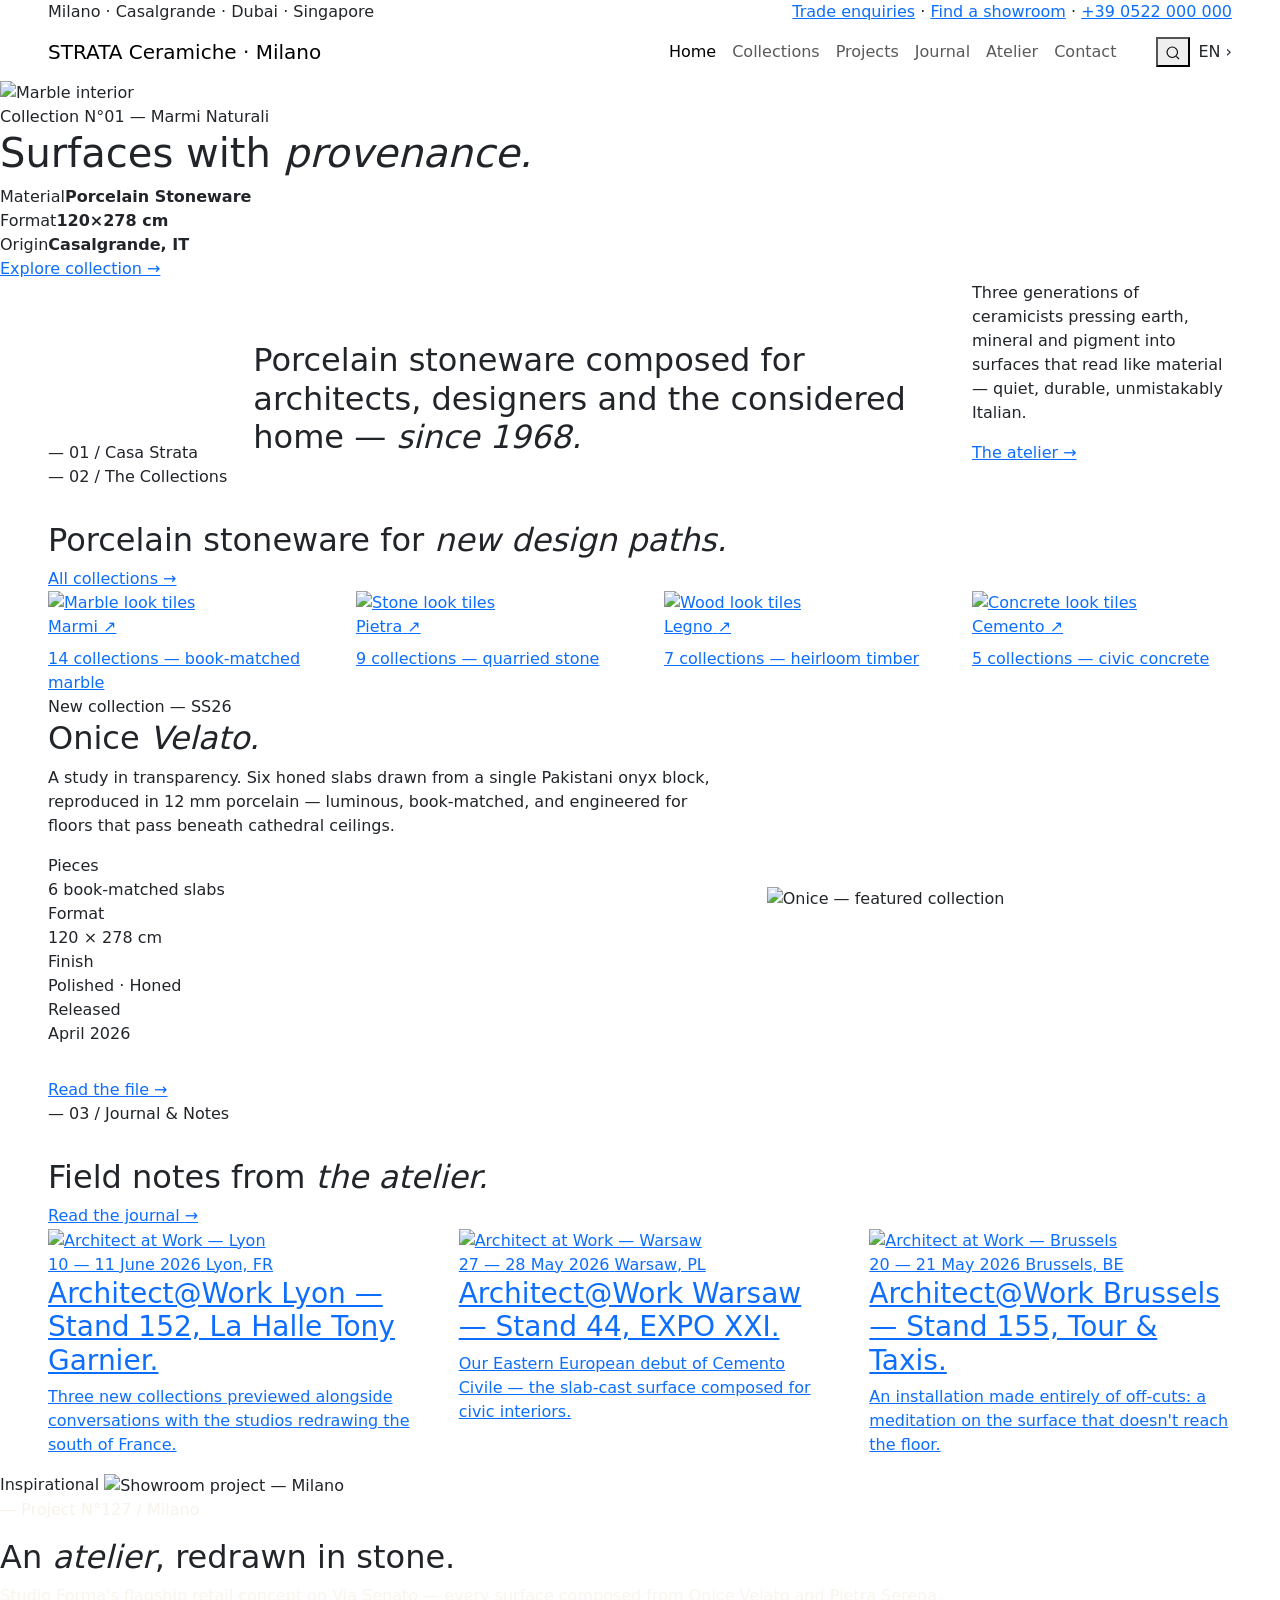
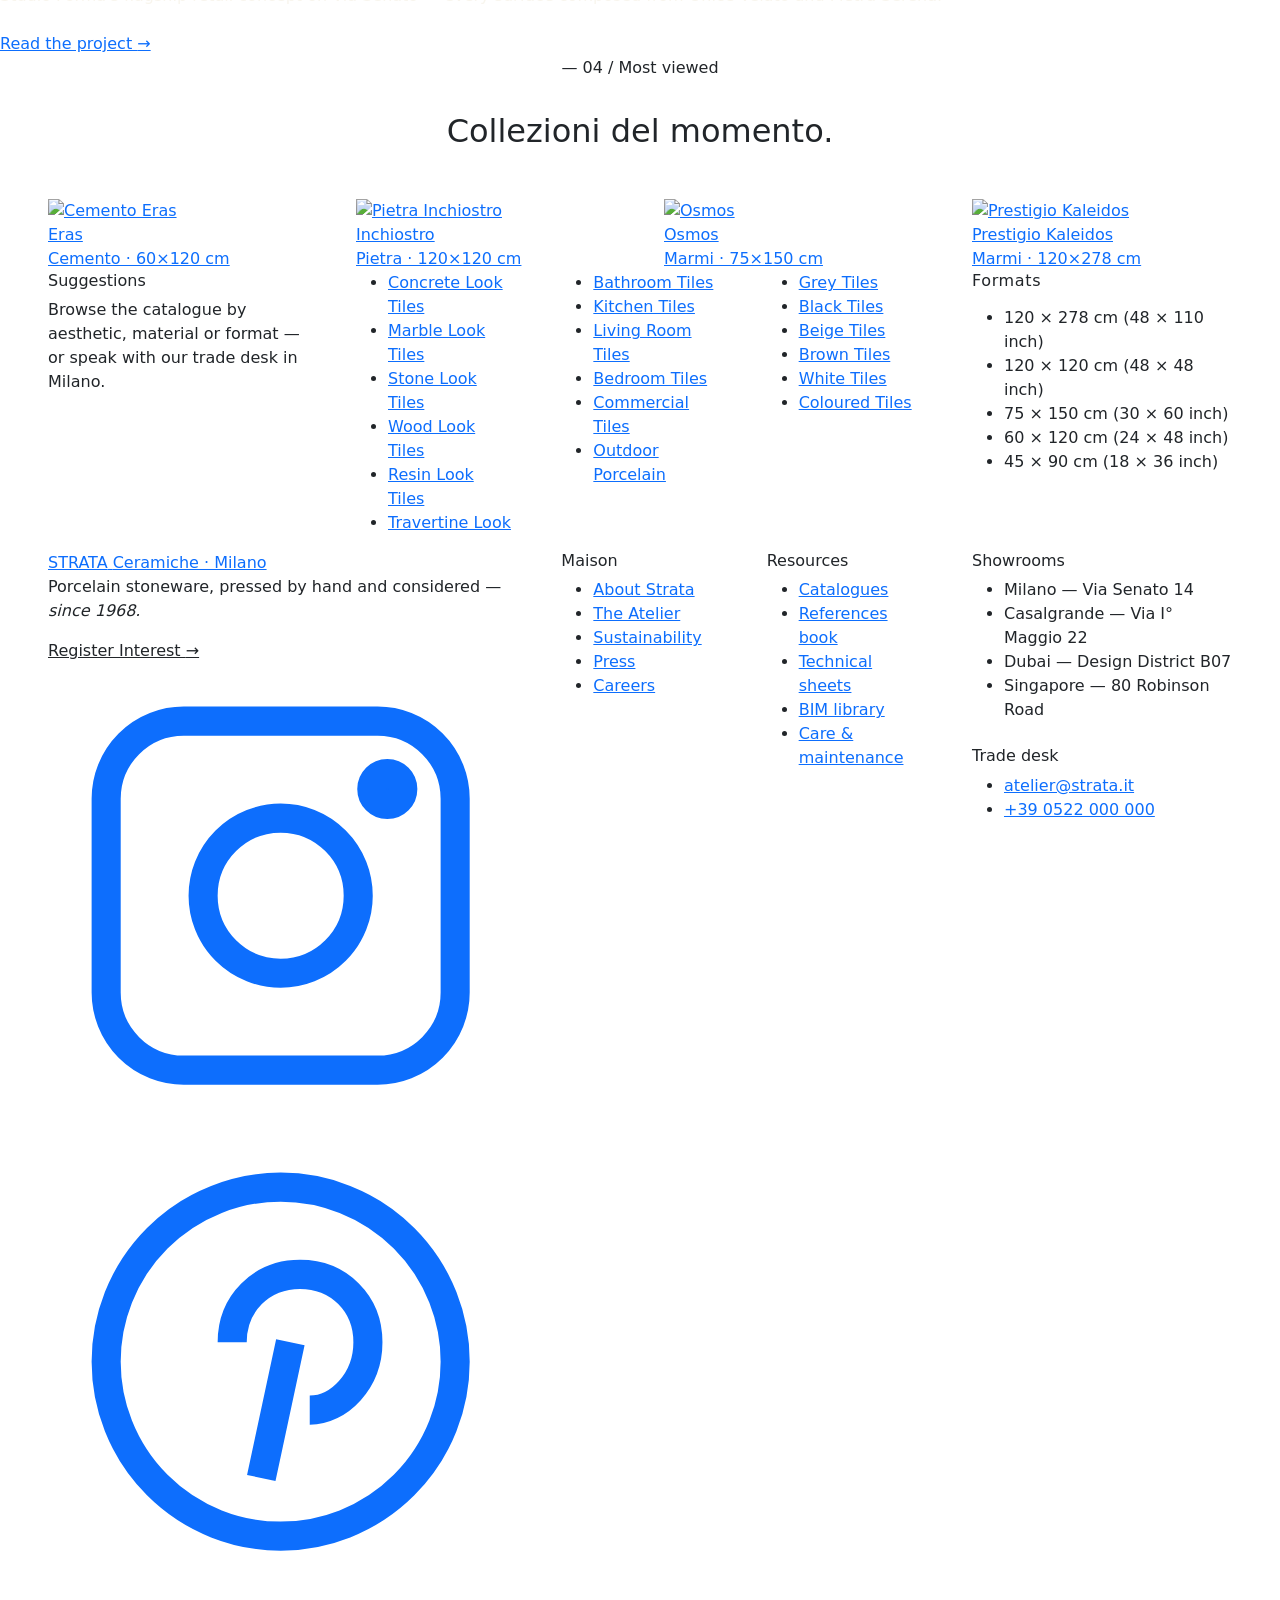
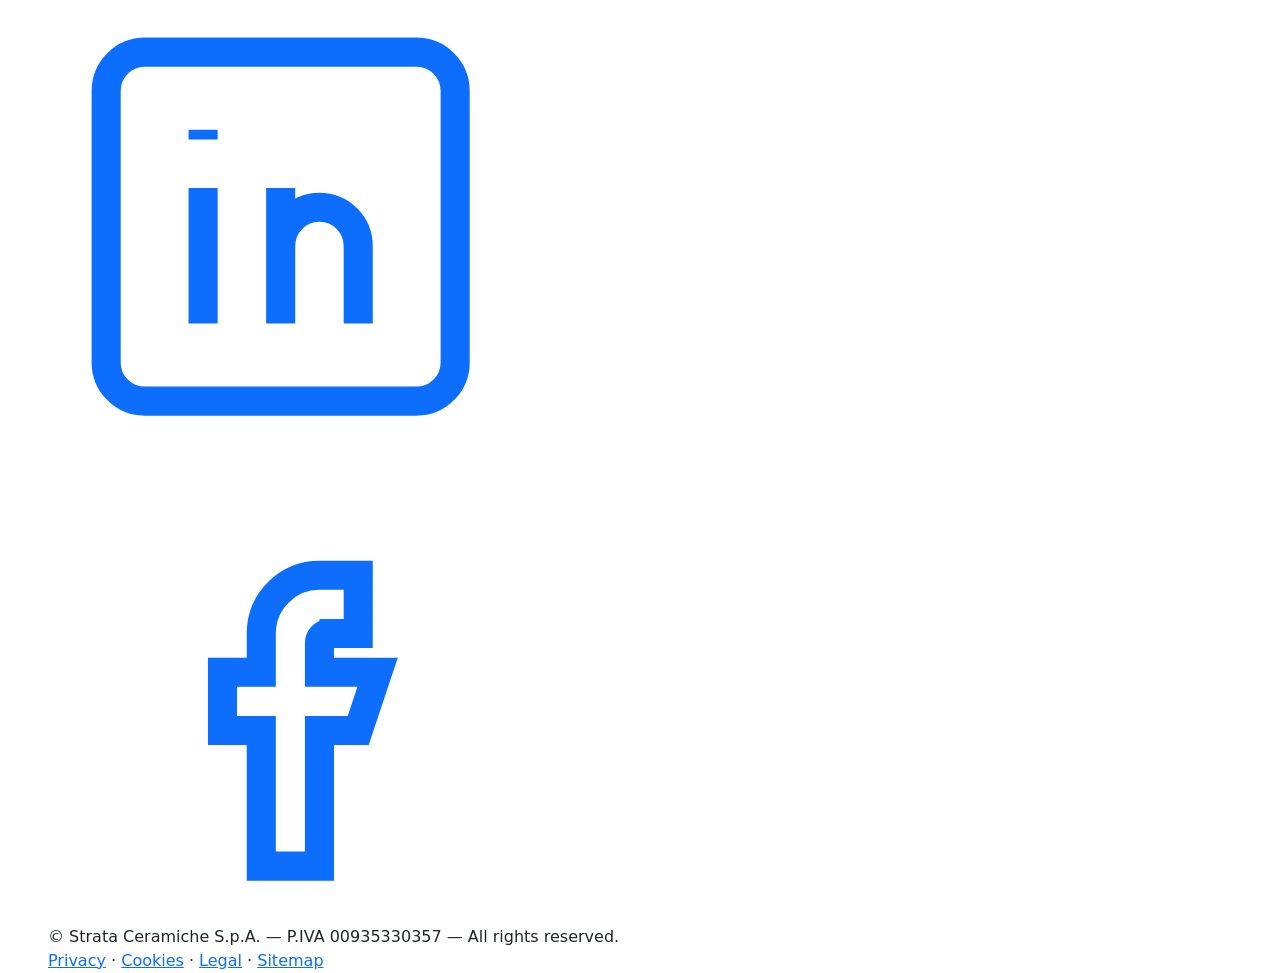
==== index.html @ 5d398a4d "initial commit" ====
<!DOCTYPE html>
<html lang="en">
<head>
    <meta charset="UTF-8">
    <meta name="viewport" content="width=device-width, initial-scale=1.0">
    <title>Strata Ceramiche — Surfaces with Provenance</title>
    <meta name="description" content="Strata Ceramiche. Italian porcelain stoneware for architecture, interior design and the considered home. Milano, 1968.">

    <!-- Bootstrap 5.3.3 -->
    <link href="https://cdn.jsdelivr.net/npm/bootstrap@5.3.3/dist/css/bootstrap.min.css" rel="stylesheet">

    <!-- Fonts: Fraunces (display) + DM Sans (body) -->
    <link rel="preconnect" href="https://fonts.googleapis.com">
    <link rel="preconnect" href="https://fonts.gstatic.com" crossorigin>
    <link href="https://fonts.googleapis.com/css2?family=Fraunces:ital,opsz,wght@0,9..144,300;0,9..144,400;1,9..144,300;1,9..144,400&family=DM+Sans:wght@400;500;600&display=swap" rel="stylesheet">

    <!-- Custom -->
    <link rel="stylesheet" href="assets/css/style.css">
</head>
<body>

<!-- ========== UTILITY BAR ========== -->
<div class="utility-bar d-none d-md-block">
    <div class="container-fluid px-4 px-lg-5">
        <div class="d-flex justify-content-between align-items-center">
            <div>
                <span>Milano · Casalgrande · Dubai · Singapore</span>
            </div>
            <div>
                <a href="register.html">Trade enquiries</a>
                <span class="sep">·</span>
                <a href="#">Find a showroom</a>
                <span class="sep">·</span>
                <a href="tel:+390522000000">+39 0522 000 000</a>
            </div>
        </div>
    </div>
</div>

<!-- ========== NAVIGATION ========== -->
<nav class="navbar navbar-strata navbar-expand-lg">
    <div class="container-fluid px-4 px-lg-5">

        <a class="brand-mark navbar-brand" href="index.html">
            <span class="brand-glyph"></span>
            <span class="brand-name">STRATA</span>
            <span class="brand-sub d-none d-sm-inline">Ceramiche · Milano</span>
        </a>

        <button class="navbar-toggler" type="button" data-bs-toggle="collapse" data-bs-target="#mainNav">
            <span class="navbar-toggler-icon"></span>
        </button>

        <div class="collapse navbar-collapse justify-content-end" id="mainNav">
            <ul class="navbar-nav align-items-lg-center">
                <li class="nav-item"><a class="nav-link active" href="index.html">Home</a></li>
                <li class="nav-item"><a class="nav-link" href="collections.html">Collections</a></li>
                <li class="nav-item"><a class="nav-link" href="#projects">Projects</a></li>
                <li class="nav-item"><a class="nav-link" href="#journal">Journal</a></li>
                <li class="nav-item"><a class="nav-link" href="#atelier">Atelier</a></li>
                <li class="nav-item"><a class="nav-link" href="register.html">Contact</a></li>

                <li class="nav-item d-flex align-items-center gap-2 ms-lg-3 ps-lg-3 border-start-lg">
                    <button class="nav-icon-btn" aria-label="Search">
                        <svg width="18" height="18" viewBox="0 0 24 24" fill="none" stroke="currentColor" stroke-width="1.5"><circle cx="11" cy="11" r="7"/><path d="m20 20-3.5-3.5"/></svg>
                    </button>
                    <span class="lang-toggle">EN ›</span>
                </li>
            </ul>
        </div>
    </div>
</nav>

<!-- ========== HERO CAROUSEL ========== -->
<section class="hero-carousel">
    <div id="heroCarousel" class="carousel slide carousel-fade" data-bs-ride="carousel" data-bs-interval="6000">

        <div class="carousel-indicators">
            <button type="button" data-bs-target="#heroCarousel" data-bs-slide-to="0" class="active" aria-current="true"></button>
            <button type="button" data-bs-target="#heroCarousel" data-bs-slide-to="1"></button>
            <button type="button" data-bs-target="#heroCarousel" data-bs-slide-to="2"></button>
        </div>

        <div class="carousel-inner">

            <!-- Slide 01 -->
            <div class="carousel-item active">
                <img src="https://images.unsplash.com/photo-1600210491892-03d54c0aaf87?auto=format&fit=crop&w=2000&q=80" alt="Marble interior" class="hero-img">
                <div class="hero-overlay"></div>
                <div class="hero-content">
                    <span class="eyebrow">Collection N°01 — Marmi Naturali</span>
                    <h1 class="h-display">Surfaces with <em>provenance.</em></h1>
                    <div class="hero-meta">
                        <div class="hero-meta-item">
                            Material<strong>Porcelain Stoneware</strong>
                        </div>
                        <div class="hero-meta-item">
                            Format<strong>120×278 cm</strong>
                        </div>
                        <div class="hero-meta-item">
                            Origin<strong>Casalgrande, IT</strong>
                        </div>
                        <a href="collections.html" class="link-arrow link-arrow--light ms-lg-auto">Explore collection <span class="arrow">→</span></a>
                    </div>
                </div>
            </div>

            <!-- Slide 02 -->
            <div class="carousel-item">
                <img src="https://images.unsplash.com/photo-1615873968403-89e068629265?auto=format&fit=crop&w=2000&q=80" alt="Stone bathroom" class="hero-img">
                <div class="hero-overlay"></div>
                <div class="hero-content">
                    <span class="eyebrow">Collection N°02 — Pietra Serena</span>
                    <h1 class="h-display">The <em>stillness</em> of stone.</h1>
                    <div class="hero-meta">
                        <div class="hero-meta-item">
                            Material<strong>Stone Look</strong>
                        </div>
                        <div class="hero-meta-item">
                            Format<strong>75×150 cm</strong>
                        </div>
                        <div class="hero-meta-item">
                            Origin<strong>Casalgrande, IT</strong>
                        </div>
                        <a href="collections.html" class="link-arrow link-arrow--light ms-lg-auto">Explore collection <span class="arrow">→</span></a>
                    </div>
                </div>
            </div>

            <!-- Slide 03 -->
            <div class="carousel-item">
                <img src="https://images.unsplash.com/photo-1600566753086-00f18fe6ba68?auto=format&fit=crop&w=2000&q=80" alt="Concrete interior" class="hero-img">
                <div class="hero-overlay"></div>
                <div class="hero-content">
                    <span class="eyebrow">Collection N°03 — Cemento Civile</span>
                    <h1 class="h-display">A <em>quiet</em> architecture.</h1>
                    <div class="hero-meta">
                        <div class="hero-meta-item">
                            Material<strong>Concrete Look</strong>
                        </div>
                        <div class="hero-meta-item">
                            Format<strong>60×120 cm</strong>
                        </div>
                        <div class="hero-meta-item">
                            Origin<strong>Casalgrande, IT</strong>
                        </div>
                        <a href="collections.html" class="link-arrow link-arrow--light ms-lg-auto">Explore collection <span class="arrow">→</span></a>
                    </div>
                </div>
            </div>

        </div>

        <button class="carousel-control-prev" type="button" data-bs-target="#heroCarousel" data-bs-slide="prev">
            <span class="carousel-control-prev-icon"></span>
        </button>
        <button class="carousel-control-next" type="button" data-bs-target="#heroCarousel" data-bs-slide="next">
            <span class="carousel-control-next-icon"></span>
        </button>
    </div>
</section>

<!-- ========== INTRO STATEMENT ========== -->
<section class="section">
    <div class="container-fluid px-4 px-lg-5">
        <div class="row g-5 align-items-end reveal">
            <div class="col-lg-2 d-none d-lg-block">
                <span class="meta-num">— 01 / Casa Strata</span>
            </div>
            <div class="col-lg-7">
                <h2 class="h-section">
                    Porcelain stoneware composed for architects, designers and the considered home — <em>since 1968.</em>
                </h2>
            </div>
            <div class="col-lg-3">
                <p class="lead-prose mb-3">
                    Three generations of ceramicists pressing earth, mineral and pigment into surfaces that read like material — quiet, durable, unmistakably Italian.
                </p>
                <a href="#atelier" class="link-arrow">The atelier <span class="arrow">→</span></a>
            </div>
        </div>
    </div>
</section>

<!-- ========== CATEGORY GRID (4-UP) ========== -->
<section class="section section-tight">
    <div class="container-fluid px-4 px-lg-5">

        <div class="section-head reveal">
            <div class="head-left">
                <span class="eyebrow mb-3 d-inline-flex">— 02 / The Collections</span>
                <h2 class="h-section mt-3">Porcelain stoneware for <em>new design paths.</em></h2>
            </div>
            <a href="collections.html" class="link-arrow">All collections <span class="arrow">→</span></a>
        </div>

        <div class="row g-4 g-lg-5">

            <div class="col-6 col-lg-3 reveal">
                <a href="collections.html" class="cat-card">
                    <div class="cat-thumb">
                        <img src="https://images.unsplash.com/photo-1604578762246-41134e37f9cc?auto=format&fit=crop&w=900&q=80" alt="Marble look tiles">
                    </div>
                    <div class="cat-meta">
                        <span class="cat-name">Marmi</span>
                        <span class="cat-arrow">↗</span>
                    </div>
                    <p class="size-list mt-2 mb-0">14 collections — book-matched marble</p>
                </a>
            </div>

            <div class="col-6 col-lg-3 reveal">
                <a href="collections.html" class="cat-card">
                    <div class="cat-thumb">
                        <img src="https://images.unsplash.com/photo-1604147706283-d7119b5b822c?auto=format&fit=crop&w=900&q=80" alt="Stone look tiles">
                    </div>
                    <div class="cat-meta">
                        <span class="cat-name">Pietra</span>
                        <span class="cat-arrow">↗</span>
                    </div>
                    <p class="size-list mt-2 mb-0">9 collections — quarried stone</p>
                </a>
            </div>

            <div class="col-6 col-lg-3 reveal">
                <a href="collections.html" class="cat-card">
                    <div class="cat-thumb">
                        <img src="https://images.unsplash.com/photo-1565538810643-b5bdb714032a?auto=format&fit=crop&w=900&q=80" alt="Wood look tiles">
                    </div>
                    <div class="cat-meta">
                        <span class="cat-name">Legno</span>
                        <span class="cat-arrow">↗</span>
                    </div>
                    <p class="size-list mt-2 mb-0">7 collections — heirloom timber</p>
                </a>
            </div>

            <div class="col-6 col-lg-3 reveal">
                <a href="collections.html" class="cat-card">
                    <div class="cat-thumb">
                        <img src="https://images.unsplash.com/photo-1604147495798-57beb5d6af73?auto=format&fit=crop&w=900&q=80" alt="Concrete look tiles">
                    </div>
                    <div class="cat-meta">
                        <span class="cat-name">Cemento</span>
                        <span class="cat-arrow">↗</span>
                    </div>
                    <p class="size-list mt-2 mb-0">5 collections — civic concrete</p>
                </a>
            </div>

        </div>
    </div>
</section>

<!-- ========== SPOTLIGHT — FEATURED COLLECTION ========== -->
<section class="spotlight">
    <div class="container-fluid px-4 px-lg-5">

        <div class="row g-5 align-items-center">

            <div class="col-lg-5 order-lg-2 reveal">
                <div class="spotlight-img">
                    <img src="https://images.unsplash.com/photo-1615874959474-d609969a20ed?auto=format&fit=crop&w=1200&q=80" alt="Onice — featured collection">
                </div>
            </div>

            <div class="col-lg-7 order-lg-1 reveal">
                <span class="spotlight-label">New collection — SS26</span>
                <h2 class="h-display">Onice <em>Velato.</em></h2>
                <p class="spotlight-prose">
                    A study in transparency. Six honed slabs drawn from a single Pakistani onyx block, reproduced in 12 mm porcelain — luminous, book-matched, and engineered for floors that pass beneath cathedral ceilings.
                </p>

                <div class="spotlight-meta">
                    <div>
                        <div class="label">Pieces</div>
                        <span>6 book-matched slabs</span>
                    </div>
                    <div>
                        <div class="label">Format</div>
                        <span>120 × 278 cm</span>
                    </div>
                    <div>
                        <div class="label">Finish</div>
                        <span>Polished · Honed</span>
                    </div>
                    <div>
                        <div class="label">Released</div>
                        <span>April 2026</span>
                    </div>
                </div>

                <div class="mt-4 pt-2">
                    <a href="collections.html" class="link-arrow link-arrow--light">Read the file <span class="arrow">→</span></a>
                </div>
            </div>

        </div>
    </div>
</section>

<!-- ========== JOURNAL ========== -->
<section class="section" id="journal">
    <div class="container-fluid px-4 px-lg-5">

        <div class="section-head reveal">
            <div class="head-left">
                <span class="eyebrow mb-3 d-inline-flex">— 03 / Journal & Notes</span>
                <h2 class="h-section mt-3">Field notes from <em>the atelier.</em></h2>
            </div>
            <a href="#" class="link-arrow">Read the journal <span class="arrow">→</span></a>
        </div>

        <div class="row g-4 g-lg-5">

            <div class="col-md-4 reveal">
                <a href="#" class="journal-card">
                    <div class="j-thumb">
                        <img src="https://images.unsplash.com/photo-1600607687939-ce8a6c25118c?auto=format&fit=crop&w=1000&q=80" alt="Architect at Work — Lyon">
                    </div>
                    <div class="j-meta">
                        <span>10 — 11 June 2026</span>
                        <span>Lyon, FR</span>
                    </div>
                    <h3 class="j-title">Architect@Work Lyon — Stand 152, La Halle Tony Garnier.</h3>
                    <p class="j-excerpt">Three new collections previewed alongside conversations with the studios redrawing the south of France.</p>
                </a>
            </div>

            <div class="col-md-4 reveal">
                <a href="#" class="journal-card">
                    <div class="j-thumb">
                        <img src="https://images.unsplash.com/photo-1582268611958-ebfd161ef9cf?auto=format&fit=crop&w=1000&q=80" alt="Architect at Work — Warsaw">
                    </div>
                    <div class="j-meta">
                        <span>27 — 28 May 2026</span>
                        <span>Warsaw, PL</span>
                    </div>
                    <h3 class="j-title">Architect@Work Warsaw — Stand 44, EXPO XXI.</h3>
                    <p class="j-excerpt">Our Eastern European debut of Cemento Civile — the slab-cast surface composed for civic interiors.</p>
                </a>
            </div>

            <div class="col-md-4 reveal">
                <a href="#" class="journal-card">
                    <div class="j-thumb">
                        <img src="https://images.unsplash.com/photo-1600585154340-be6161a56a0c?auto=format&fit=crop&w=1000&q=80" alt="Architect at Work — Brussels">
                    </div>
                    <div class="j-meta">
                        <span>20 — 21 May 2026</span>
                        <span>Brussels, BE</span>
                    </div>
                    <h3 class="j-title">Architect@Work Brussels — Stand 155, Tour &amp; Taxis.</h3>
                    <p class="j-excerpt">An installation made entirely of off-cuts: a meditation on the surface that doesn't reach the floor.</p>
                </a>
            </div>

        </div>
    </div>
</section>

<!-- ========== INSPIRATIONAL FULL-BLEED ========== -->
<section class="inspire reveal" id="projects">
    <span class="inspire-tag">Inspirational</span>
    <img src="https://images.unsplash.com/photo-1600210492493-0946911123ea?auto=format&fit=crop&w=2200&q=80" alt="Showroom project — Milano" class="inspire-img">
    <div class="inspire-overlay"></div>
    <div class="inspire-content">
        <span class="eyebrow" style="color:#F7F3EA">— Project N°127 / Milano</span>
        <h2 class="h-display mt-3">An <em>atelier</em>, redrawn in stone.</h2>
        <p class="lead-prose mb-4" style="color:rgba(247,243,234,0.85)">Studio Forma's flagship retail concept on Via Senato — every surface composed from Onice Velato and Pietra Serena.</p>
        <a href="#" class="link-arrow link-arrow--light">Read the project <span class="arrow">→</span></a>
    </div>
</section>

<!-- ========== MOST-VIEWED COLLECTIONS ========== -->
<section class="section">
    <div class="container-fluid px-4 px-lg-5">

        <div class="text-center reveal mb-5">
            <span class="eyebrow no-line mb-3 d-inline-flex">— 04 / Most viewed</span>
            <h2 class="h-section mt-3">Collezioni del momento.</h2>
        </div>

        <div class="row g-4 g-lg-5">

            <div class="col-6 col-md-3 reveal">
                <a href="collections.html" class="tile-card">
                    <div class="tile-thumb">
                        <img src="https://images.unsplash.com/photo-1604147495798-57beb5d6af73?auto=format&fit=crop&w=700&q=80" alt="Cemento Eras">
                    </div>
                    <div class="tile-name">Eras</div>
                    <div class="tile-sub">Cemento · 60×120 cm</div>
                </a>
            </div>

            <div class="col-6 col-md-3 reveal">
                <a href="collections.html" class="tile-card">
                    <div class="tile-thumb">
                        <img src="https://images.unsplash.com/photo-1604147706283-d7119b5b822c?auto=format&fit=crop&w=700&q=80" alt="Pietra Inchiostro">
                    </div>
                    <div class="tile-name">Inchiostro</div>
                    <div class="tile-sub">Pietra · 120×120 cm</div>
                </a>
            </div>

            <div class="col-6 col-md-3 reveal">
                <a href="collections.html" class="tile-card">
                    <div class="tile-thumb">
                        <img src="https://images.unsplash.com/photo-1615874959474-d609969a20ed?auto=format&fit=crop&w=700&q=80" alt="Osmos">
                    </div>
                    <div class="tile-name">Osmos</div>
                    <div class="tile-sub">Marmi · 75×150 cm</div>
                </a>
            </div>

            <div class="col-6 col-md-3 reveal">
                <a href="collections.html" class="tile-card">
                    <div class="tile-thumb">
                        <img src="https://images.unsplash.com/photo-1604578762246-41134e37f9cc?auto=format&fit=crop&w=700&q=80" alt="Prestigio Kaleidos">
                    </div>
                    <div class="tile-name">Prestigio Kaleidos</div>
                    <div class="tile-sub">Marmi · 120×278 cm</div>
                </a>
            </div>

        </div>
    </div>
</section>

<!-- ========== SUGGESTIONS LINK DIRECTORY ========== -->
<section class="suggestions" id="atelier">
    <div class="container-fluid px-4 px-lg-5">

        <div class="row g-4 g-lg-5">
            <div class="col-lg-3">
                <h6>Suggestions</h6>
                <p class="lead-prose mb-0">Browse the catalogue by aesthetic, material or format — or speak with our trade desk in Milano.</p>
            </div>

            <div class="col-6 col-md-3 col-lg-2">
                <ul>
                    <li><a href="collections.html">Concrete Look Tiles</a></li>
                    <li><a href="collections.html">Marble Look Tiles</a></li>
                    <li><a href="collections.html">Stone Look Tiles</a></li>
                    <li><a href="collections.html">Wood Look Tiles</a></li>
                    <li><a href="collections.html">Resin Look Tiles</a></li>
                    <li><a href="collections.html">Travertine Look</a></li>
                </ul>
            </div>

            <div class="col-6 col-md-3 col-lg-2">
                <ul>
                    <li><a href="collections.html">Bathroom Tiles</a></li>
                    <li><a href="collections.html">Kitchen Tiles</a></li>
                    <li><a href="collections.html">Living Room Tiles</a></li>
                    <li><a href="collections.html">Bedroom Tiles</a></li>
                    <li><a href="collections.html">Commercial Tiles</a></li>
                    <li><a href="collections.html">Outdoor Porcelain</a></li>
                </ul>
            </div>

            <div class="col-6 col-md-3 col-lg-2">
                <ul>
                    <li><a href="collections.html">Grey Tiles</a></li>
                    <li><a href="collections.html">Black Tiles</a></li>
                    <li><a href="collections.html">Beige Tiles</a></li>
                    <li><a href="collections.html">Brown Tiles</a></li>
                    <li><a href="collections.html">White Tiles</a></li>
                    <li><a href="collections.html">Coloured Tiles</a></li>
                </ul>
            </div>

            <div class="col-6 col-md-3 col-lg-3">
                <h6 class="mt-lg-0 mt-4" style="font-family:var(--font-display); font-size:1rem; letter-spacing:0.04em; text-transform:none; font-weight:400; color: var(--ink-mute); margin-bottom:1rem;">Formats</h6>
                <ul class="size-list">
                    <li>120 × 278 cm (48 × 110 inch)</li>
                    <li>120 × 120 cm (48 × 48 inch)</li>
                    <li>75 × 150 cm (30 × 60 inch)</li>
                    <li>60 × 120 cm (24 × 48 inch)</li>
                    <li>45 × 90 cm (18 × 36 inch)</li>
                </ul>
            </div>
        </div>
    </div>
</section>

<!-- ========== FOOTER ========== -->
<footer class="site-footer">
    <div class="container-fluid px-4 px-lg-5">

        <div class="row g-5">

            <div class="col-lg-5">
                <div class="footer-brand">
                    <a class="brand-mark" href="index.html">
                        <span class="brand-glyph"></span>
                        <span class="brand-name">STRATA</span>
                        <span class="brand-sub">Ceramiche · Milano</span>
                    </a>
                </div>
                <p class="footer-statement">Porcelain stoneware, pressed by hand and considered — <em>since 1968.</em></p>

                <a href="register.html" class="btn-strata" style="border-color: var(--paper); background: transparent; color: var(--paper);">
                    Register Interest <span>→</span>
                </a>

                <div class="social-row">
                    <a href="#" aria-label="Instagram"><svg viewBox="0 0 24 24" fill="none" stroke="currentColor" stroke-width="1.5"><rect x="3" y="3" width="18" height="18" rx="4"/><circle cx="12" cy="12" r="4"/><circle cx="17.5" cy="6.5" r="0.8" fill="currentColor"/></svg></a>
                    <a href="#" aria-label="Pinterest"><svg viewBox="0 0 24 24" fill="none" stroke="currentColor" stroke-width="1.5"><circle cx="12" cy="12" r="9"/><path d="M11 18l1.5-7M9.5 11c0-2 1.5-3.5 3.5-3.5s3.5 1.5 3.5 3.5-1.5 3.5-3 3.5"/></svg></a>
                    <a href="#" aria-label="LinkedIn"><svg viewBox="0 0 24 24" fill="none" stroke="currentColor" stroke-width="1.5"><rect x="3" y="3" width="18" height="18" rx="2"/><path d="M8 10v7M8 7v.5M12 17v-4a2 2 0 0 1 4 0v4M12 10v7"/></svg></a>
                    <a href="#" aria-label="Facebook"><svg viewBox="0 0 24 24" fill="none" stroke="currentColor" stroke-width="1.5"><path d="M14 9h2V6h-2a3 3 0 0 0-3 3v2H9v3h2v7h3v-7h2l1-3h-3V9.5A.5.5 0 0 1 14.5 9H14z"/></svg></a>
                </div>
            </div>

            <div class="col-6 col-lg-2">
                <h6>Maison</h6>
                <ul>
                    <li><a href="#">About Strata</a></li>
                    <li><a href="#">The Atelier</a></li>
                    <li><a href="#">Sustainability</a></li>
                    <li><a href="#">Press</a></li>
                    <li><a href="#">Careers</a></li>
                </ul>
            </div>

            <div class="col-6 col-lg-2">
                <h6>Resources</h6>
                <ul>
                    <li><a href="#">Catalogues</a></li>
                    <li><a href="#">References book</a></li>
                    <li><a href="#">Technical sheets</a></li>
                    <li><a href="#">BIM library</a></li>
                    <li><a href="#">Care &amp; maintenance</a></li>
                </ul>
            </div>

            <div class="col-lg-3">
                <h6>Showrooms</h6>
                <ul>
                    <li>Milano — Via Senato 14</li>
                    <li>Casalgrande — Via I° Maggio 22</li>
                    <li>Dubai — Design District B07</li>
                    <li>Singapore — 80 Robinson Road</li>
                </ul>

                <h6 class="mt-4">Trade desk</h6>
                <ul>
                    <li><a href="mailto:atelier@strata.it">atelier@strata.it</a></li>
                    <li><a href="tel:+390522000000">+39 0522 000 000</a></li>
                </ul>
            </div>
        </div>

        <div class="footer-divider"></div>

        <div class="footer-bottom">
            <div>© <span id="year"></span> Strata Ceramiche S.p.A. — P.IVA 00935330357 — All rights reserved.</div>
            <div>
                <a href="#">Privacy</a> · <a href="#">Cookies</a> · <a href="#">Legal</a> · <a href="#">Sitemap</a>
            </div>
        </div>
    </div>
</footer>

<!-- Bootstrap JS -->
<script src="https://cdn.jsdelivr.net/npm/bootstrap@5.3.3/dist/js/bootstrap.bundle.min.js"></script>
<script src="assets/js/script.js"></script>
</body>
</html>
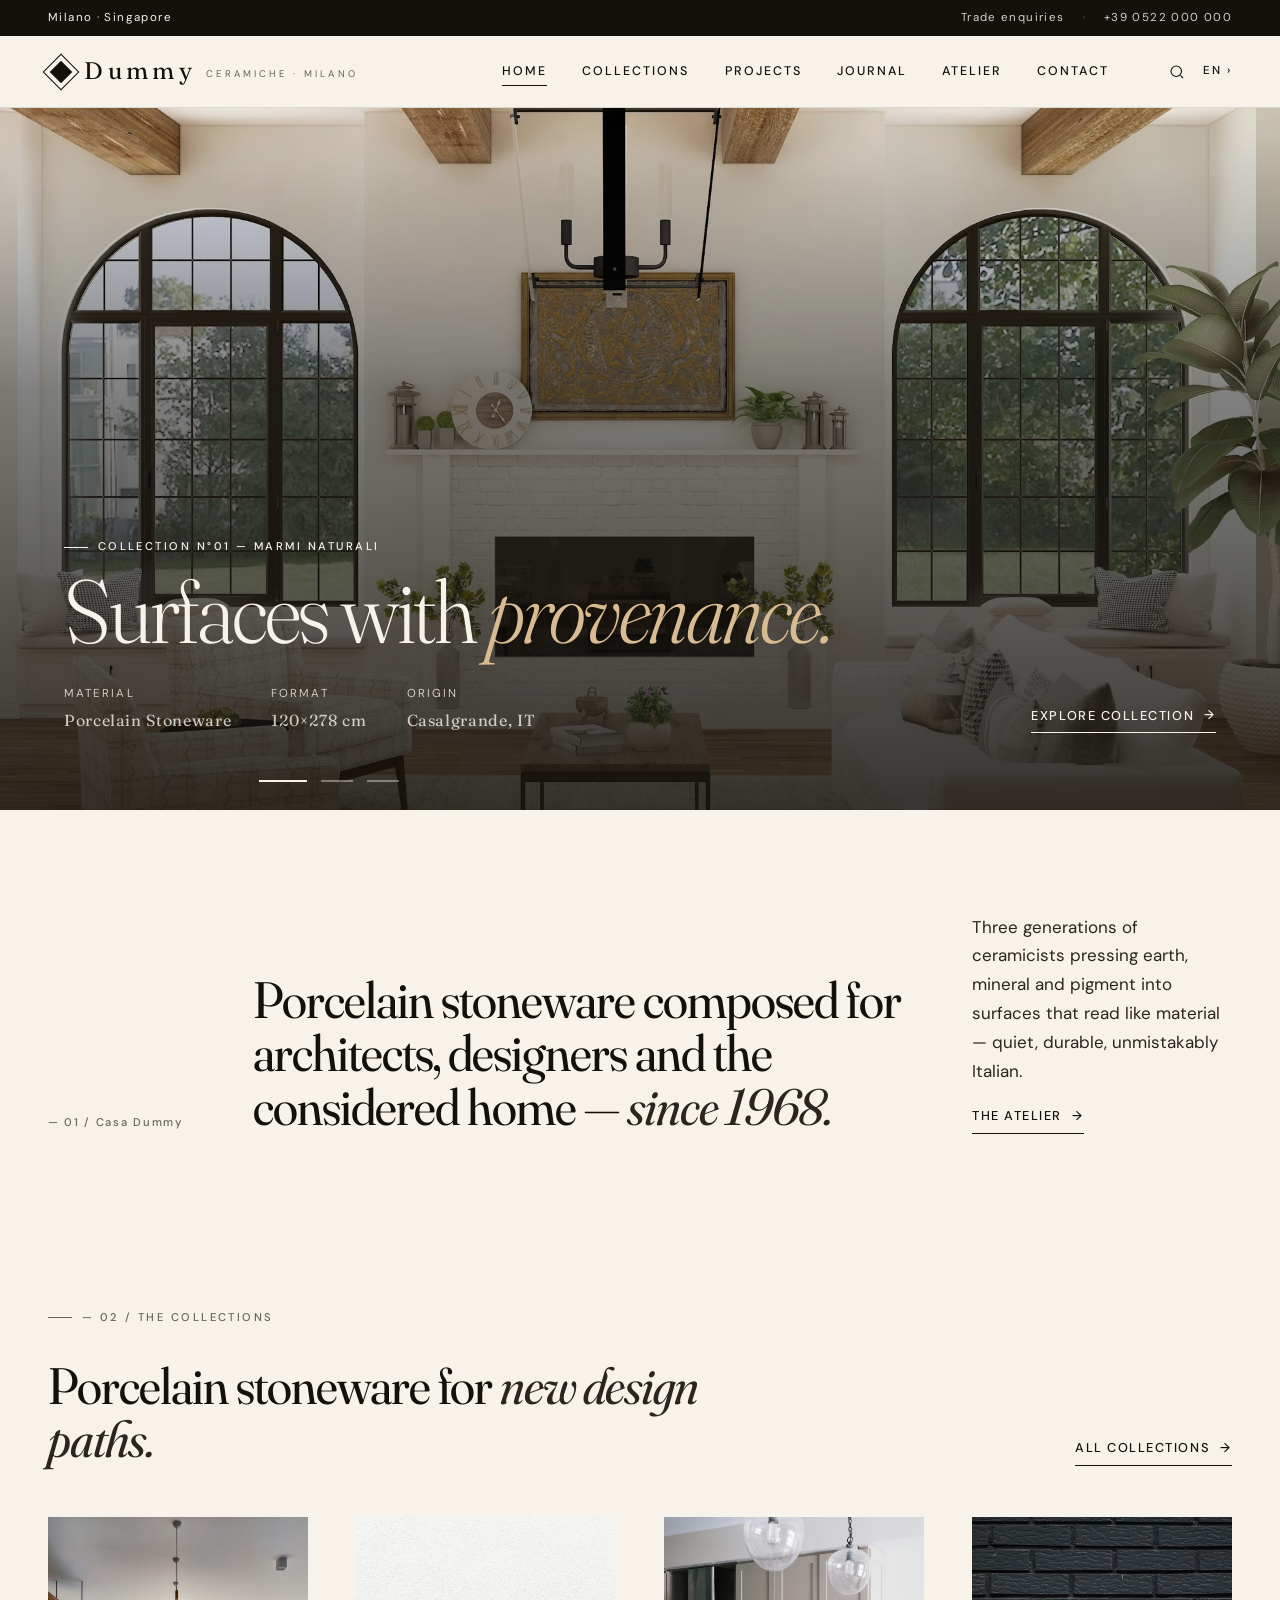
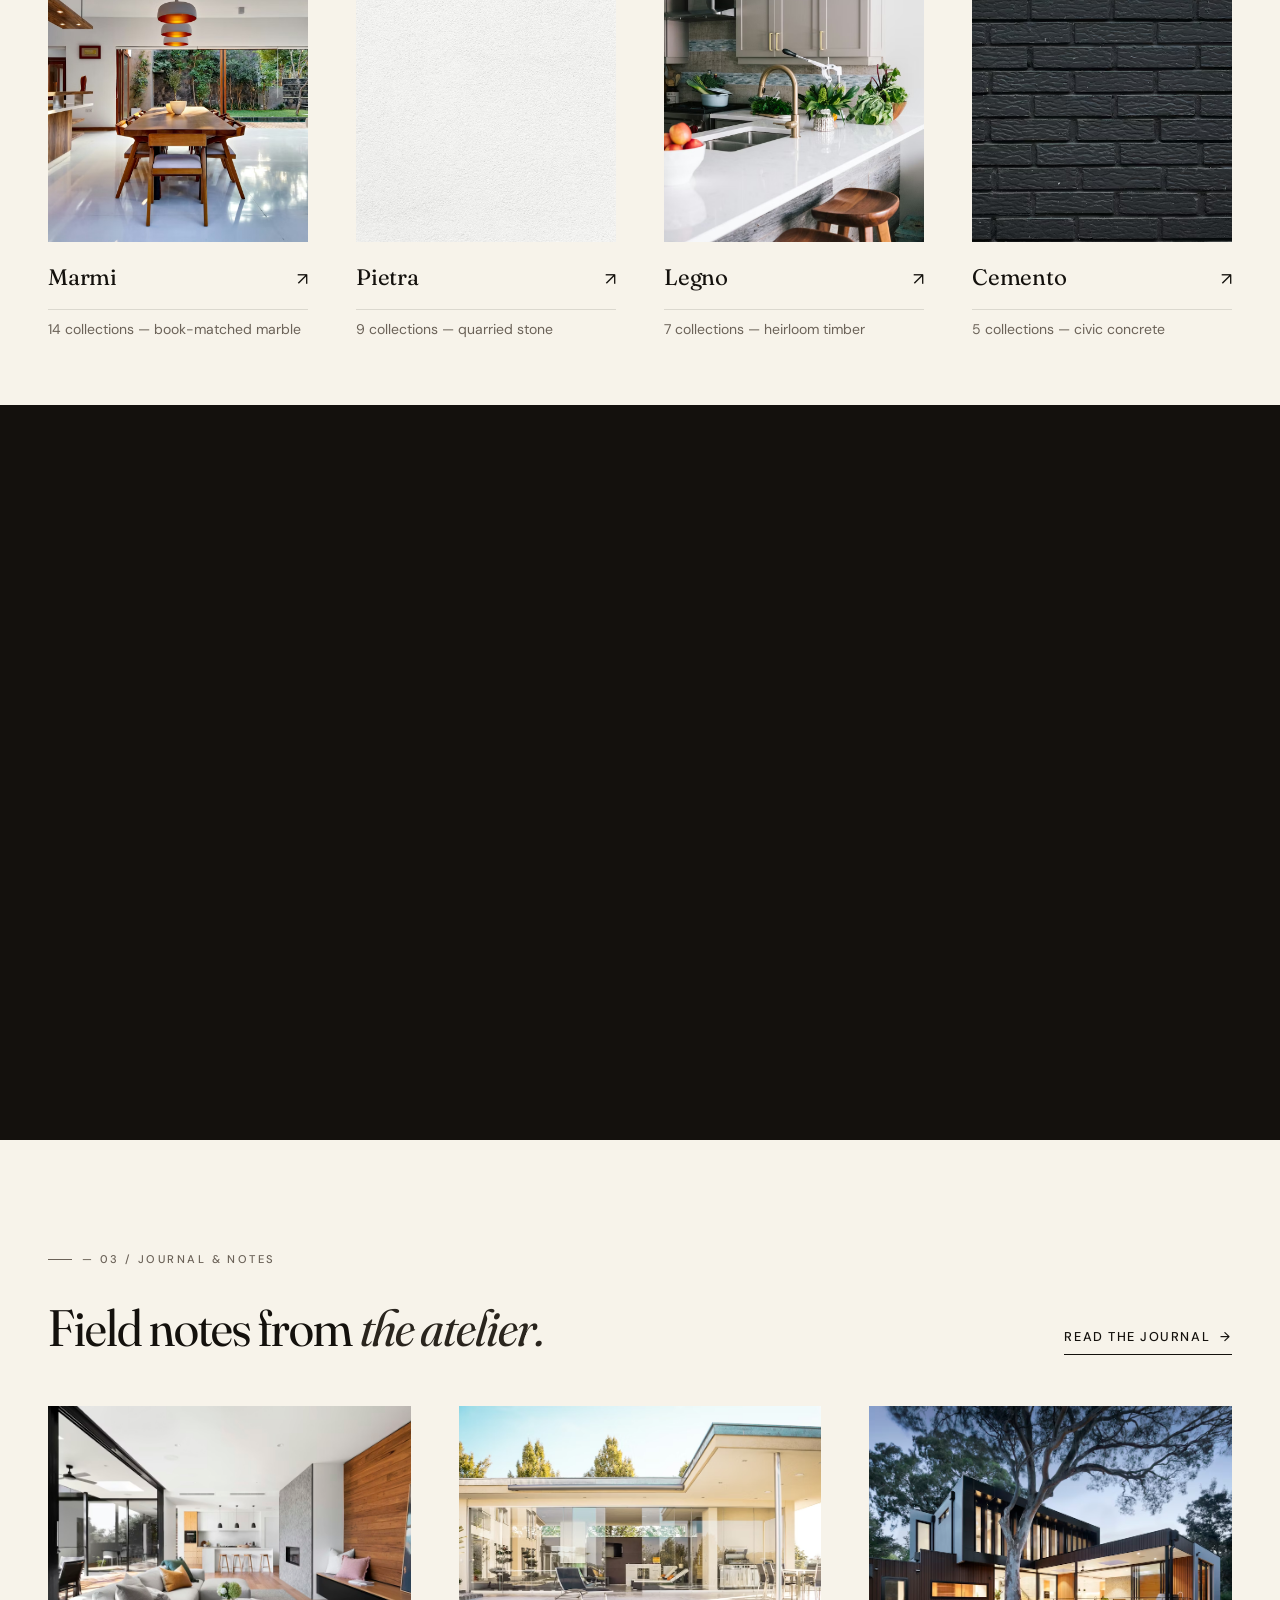
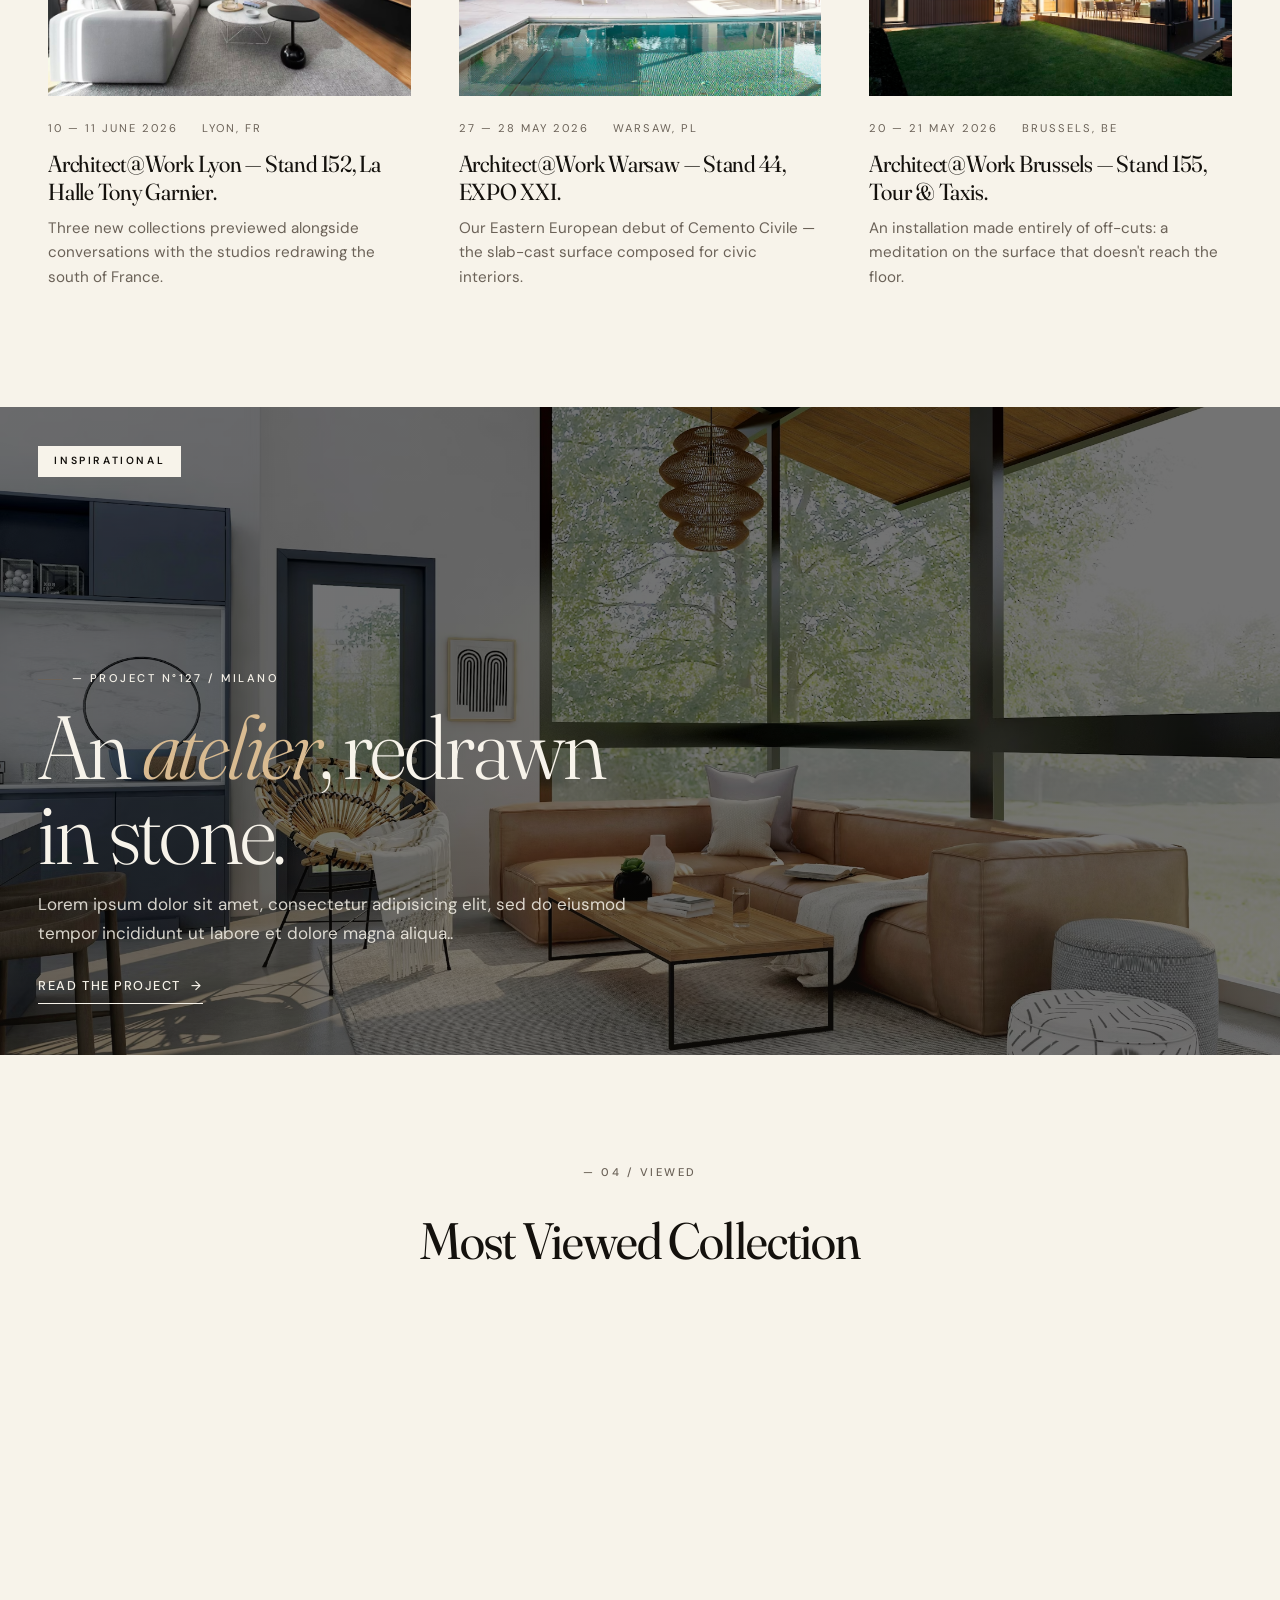
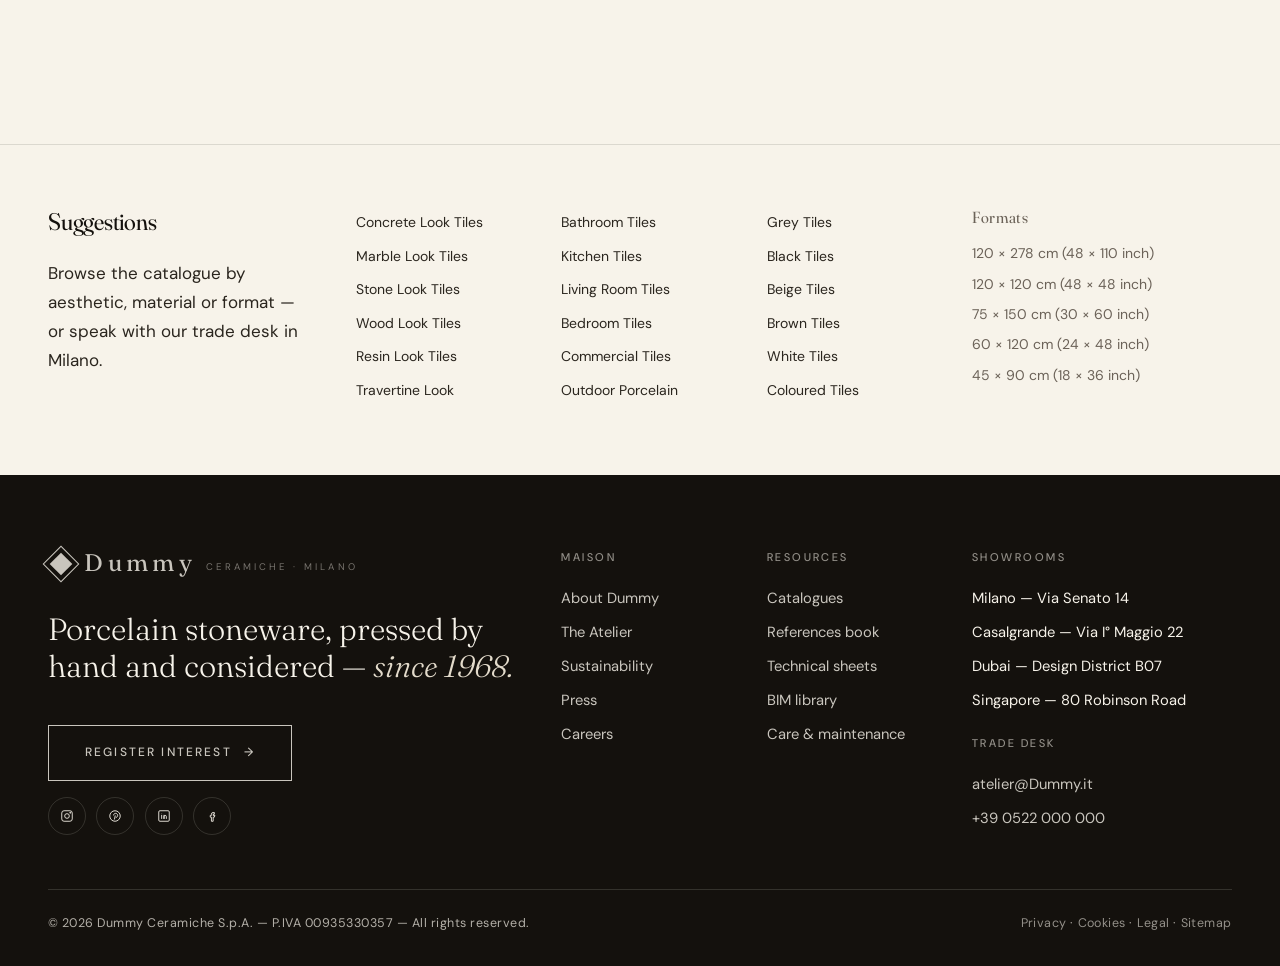
==== commit 5cd1754e: "images updates" ====
--- a/index.html
+++ b/index.html
@@ -3,8 +3,8 @@
 <head>
     <meta charset="UTF-8">
     <meta name="viewport" content="width=device-width, initial-scale=1.0">
-    <title>Strata Ceramiche — Surfaces with Provenance</title>
-    <meta name="description" content="Strata Ceramiche. Italian porcelain stoneware for architecture, interior design and the considered home. Milano, 1968.">
+    <title>Dummy Ceramiche — Surfaces with Provenance</title>
+    <meta name="description" content="Dummy Ceramiche. Italian porcelain stoneware for architecture, interior design and the considered home. Milano, 1968.">
 
     <!-- Bootstrap 5.3.3 -->
     <link href="https://cdn.jsdelivr.net/npm/bootstrap@5.3.3/dist/css/bootstrap.min.css" rel="stylesheet">
@@ -24,13 +24,11 @@
     <div class="container-fluid px-4 px-lg-5">
         <div class="d-flex justify-content-between align-items-center">
             <div>
-                <span>Milano · Casalgrande · Dubai · Singapore</span>
+                <span>Milano · Singapore</span>
             </div>
             <div>
                 <a href="register.html">Trade enquiries</a>
                 <span class="sep">·</span>
-                <a href="#">Find a showroom</a>
-                <span class="sep">·</span>
                 <a href="tel:+390522000000">+39 0522 000 000</a>
             </div>
         </div>
@@ -43,7 +41,7 @@
 
         <a class="brand-mark navbar-brand" href="index.html">
             <span class="brand-glyph"></span>
-            <span class="brand-name">STRATA</span>
+            <span class="brand-name">Dummy</span>
             <span class="brand-sub d-none d-sm-inline">Ceramiche · Milano</span>
         </a>
 
@@ -85,7 +83,7 @@
 
             <!-- Slide 01 -->
             <div class="carousel-item active">
-                <img src="https://images.unsplash.com/photo-1600210491892-03d54c0aaf87?auto=format&fit=crop&w=2000&q=80" alt="Marble interior" class="hero-img">
+                <img src="assets/images/hero-img-1.avif" alt="Marble interior" class="hero-img">
                 <div class="hero-overlay"></div>
                 <div class="hero-content">
                     <span class="eyebrow">Collection N°01 — Marmi Naturali</span>
@@ -107,7 +105,7 @@
 
             <!-- Slide 02 -->
             <div class="carousel-item">
-                <img src="https://images.unsplash.com/photo-1615873968403-89e068629265?auto=format&fit=crop&w=2000&q=80" alt="Stone bathroom" class="hero-img">
+                <img src="assets/images/hero-img-2.avif" alt="Stone bathroom" class="hero-img">
                 <div class="hero-overlay"></div>
                 <div class="hero-content">
                     <span class="eyebrow">Collection N°02 — Pietra Serena</span>
@@ -129,7 +127,7 @@
 
             <!-- Slide 03 -->
             <div class="carousel-item">
-                <img src="https://images.unsplash.com/photo-1600566753086-00f18fe6ba68?auto=format&fit=crop&w=2000&q=80" alt="Concrete interior" class="hero-img">
+                <img src="assets/images/hero-img-3.jpg" alt="Concrete interior" class="hero-img">
                 <div class="hero-overlay"></div>
                 <div class="hero-content">
                     <span class="eyebrow">Collection N°03 — Cemento Civile</span>
@@ -165,7 +163,7 @@
     <div class="container-fluid px-4 px-lg-5">
         <div class="row g-5 align-items-end reveal">
             <div class="col-lg-2 d-none d-lg-block">
-                <span class="meta-num">— 01 / Casa Strata</span>
+                <span class="meta-num">— 01 / Casa Dummy</span>
             </div>
             <div class="col-lg-7">
                 <h2 class="h-section">
@@ -199,7 +197,7 @@
             <div class="col-6 col-lg-3 reveal">
                 <a href="collections.html" class="cat-card">
                     <div class="cat-thumb">
-                        <img src="https://images.unsplash.com/photo-1604578762246-41134e37f9cc?auto=format&fit=crop&w=900&q=80" alt="Marble look tiles">
+                        <img src="assets/images/collection-1.avif" alt="Marble look tiles">
                     </div>
                     <div class="cat-meta">
                         <span class="cat-name">Marmi</span>
@@ -212,7 +210,7 @@
             <div class="col-6 col-lg-3 reveal">
                 <a href="collections.html" class="cat-card">
                     <div class="cat-thumb">
-                        <img src="https://images.unsplash.com/photo-1604147706283-d7119b5b822c?auto=format&fit=crop&w=900&q=80" alt="Stone look tiles">
+                        <img src="assets/images/collection-2.avif" alt="Stone look tiles">
                     </div>
                     <div class="cat-meta">
                         <span class="cat-name">Pietra</span>
@@ -225,7 +223,7 @@
             <div class="col-6 col-lg-3 reveal">
                 <a href="collections.html" class="cat-card">
                     <div class="cat-thumb">
-                        <img src="https://images.unsplash.com/photo-1565538810643-b5bdb714032a?auto=format&fit=crop&w=900&q=80" alt="Wood look tiles">
+                        <img src="assets/images/collection-3.avif" alt="Wood look tiles">
                     </div>
                     <div class="cat-meta">
                         <span class="cat-name">Legno</span>
@@ -238,7 +236,7 @@
             <div class="col-6 col-lg-3 reveal">
                 <a href="collections.html" class="cat-card">
                     <div class="cat-thumb">
-                        <img src="https://images.unsplash.com/photo-1604147495798-57beb5d6af73?auto=format&fit=crop&w=900&q=80" alt="Concrete look tiles">
+                        <img src="assets/images/collection-4.avif" alt="Concrete look tiles">
                     </div>
                     <div class="cat-meta">
                         <span class="cat-name">Cemento</span>
@@ -260,7 +258,7 @@
 
             <div class="col-lg-5 order-lg-2 reveal">
                 <div class="spotlight-img">
-                    <img src="https://images.unsplash.com/photo-1615874959474-d609969a20ed?auto=format&fit=crop&w=1200&q=80" alt="Onice — featured collection">
+                    <img src="assets/images/new-collection.avif" alt="Onice — featured collection">
                 </div>
             </div>
 
@@ -268,7 +266,9 @@
                 <span class="spotlight-label">New collection — SS26</span>
                 <h2 class="h-display">Onice <em>Velato.</em></h2>
                 <p class="spotlight-prose">
-                    A study in transparency. Six honed slabs drawn from a single Pakistani onyx block, reproduced in 12 mm porcelain — luminous, book-matched, and engineered for floors that pass beneath cathedral ceilings.
+                    Lorem ipsum dolor sit amet, consectetur adipisicing elit, sed do eiusmod
+                    tempor incididunt ut labore et dolore magna aliqua. Ut enim ad minim veniam,
+                    quis nostrud exercitation.
                 </p>
 
                 <div class="spotlight-meta">
@@ -316,7 +316,7 @@
             <div class="col-md-4 reveal">
                 <a href="#" class="journal-card">
                     <div class="j-thumb">
-                        <img src="https://images.unsplash.com/photo-1600607687939-ce8a6c25118c?auto=format&fit=crop&w=1000&q=80" alt="Architect at Work — Lyon">
+                        <img src="assets/images/blog-1.avif" alt="Architect at Work — Lyon">
                     </div>
                     <div class="j-meta">
                         <span>10 — 11 June 2026</span>
@@ -330,7 +330,7 @@
             <div class="col-md-4 reveal">
                 <a href="#" class="journal-card">
                     <div class="j-thumb">
-                        <img src="https://images.unsplash.com/photo-1582268611958-ebfd161ef9cf?auto=format&fit=crop&w=1000&q=80" alt="Architect at Work — Warsaw">
+                        <img src="assets/images/blog-2.avif" alt="Architect at Work — Warsaw">
                     </div>
                     <div class="j-meta">
                         <span>27 — 28 May 2026</span>
@@ -344,7 +344,7 @@
             <div class="col-md-4 reveal">
                 <a href="#" class="journal-card">
                     <div class="j-thumb">
-                        <img src="https://images.unsplash.com/photo-1600585154340-be6161a56a0c?auto=format&fit=crop&w=1000&q=80" alt="Architect at Work — Brussels">
+                        <img src="assets/images/blog-3.avif" alt="Architect at Work — Brussels">
                     </div>
                     <div class="j-meta">
                         <span>20 — 21 May 2026</span>
@@ -362,12 +362,12 @@
 <!-- ========== INSPIRATIONAL FULL-BLEED ========== -->
 <section class="inspire reveal" id="projects">
     <span class="inspire-tag">Inspirational</span>
-    <img src="https://images.unsplash.com/photo-1600210492493-0946911123ea?auto=format&fit=crop&w=2200&q=80" alt="Showroom project — Milano" class="inspire-img">
+    <img src="assets/images/inspire.avif" alt="Showroom project — Milano" class="inspire-img">
     <div class="inspire-overlay"></div>
     <div class="inspire-content">
         <span class="eyebrow" style="color:#F7F3EA">— Project N°127 / Milano</span>
         <h2 class="h-display mt-3">An <em>atelier</em>, redrawn in stone.</h2>
-        <p class="lead-prose mb-4" style="color:rgba(247,243,234,0.85)">Studio Forma's flagship retail concept on Via Senato — every surface composed from Onice Velato and Pietra Serena.</p>
+        <p class="lead-prose mb-4" style="color:rgba(247,243,234,0.85)">Lorem ipsum dolor sit amet, consectetur adipisicing elit, sed do eiusmod tempor incididunt ut labore et dolore magna aliqua..</p>
         <a href="#" class="link-arrow link-arrow--light">Read the project <span class="arrow">→</span></a>
     </div>
 </section>
@@ -377,8 +377,8 @@
     <div class="container-fluid px-4 px-lg-5">
 
         <div class="text-center reveal mb-5">
-            <span class="eyebrow no-line mb-3 d-inline-flex">— 04 / Most viewed</span>
-            <h2 class="h-section mt-3">Collezioni del momento.</h2>
+            <span class="eyebrow no-line mb-3 d-inline-flex">— 04 / Viewed</span>
+            <h2 class="h-section mt-3">Most Viewed Collection</h2>
         </div>
 
         <div class="row g-4 g-lg-5">
@@ -386,7 +386,7 @@
             <div class="col-6 col-md-3 reveal">
                 <a href="collections.html" class="tile-card">
                     <div class="tile-thumb">
-                        <img src="https://images.unsplash.com/photo-1604147495798-57beb5d6af73?auto=format&fit=crop&w=700&q=80" alt="Cemento Eras">
+                        <img src="assets/images/collection-4.avif" alt="Cemento Eras">
                     </div>
                     <div class="tile-name">Eras</div>
                     <div class="tile-sub">Cemento · 60×120 cm</div>
@@ -396,7 +396,7 @@
             <div class="col-6 col-md-3 reveal">
                 <a href="collections.html" class="tile-card">
                     <div class="tile-thumb">
-                        <img src="https://images.unsplash.com/photo-1604147706283-d7119b5b822c?auto=format&fit=crop&w=700&q=80" alt="Pietra Inchiostro">
+                        <img src="assets/images/collection-2.avif" alt="Pietra Inchiostro">
                     </div>
                     <div class="tile-name">Inchiostro</div>
                     <div class="tile-sub">Pietra · 120×120 cm</div>
@@ -406,7 +406,7 @@
             <div class="col-6 col-md-3 reveal">
                 <a href="collections.html" class="tile-card">
                     <div class="tile-thumb">
-                        <img src="https://images.unsplash.com/photo-1615874959474-d609969a20ed?auto=format&fit=crop&w=700&q=80" alt="Osmos">
+                        <img src="assets/images/new-collection.avif" alt="Osmos">
                     </div>
                     <div class="tile-name">Osmos</div>
                     <div class="tile-sub">Marmi · 75×150 cm</div>
@@ -416,7 +416,7 @@
             <div class="col-6 col-md-3 reveal">
                 <a href="collections.html" class="tile-card">
                     <div class="tile-thumb">
-                        <img src="https://images.unsplash.com/photo-1604578762246-41134e37f9cc?auto=format&fit=crop&w=700&q=80" alt="Prestigio Kaleidos">
+                        <img src="assets/images/collection-1.avif" alt="Prestigio Kaleidos">
                     </div>
                     <div class="tile-name">Prestigio Kaleidos</div>
                     <div class="tile-sub">Marmi · 120×278 cm</div>
@@ -494,7 +494,7 @@
                 <div class="footer-brand">
                     <a class="brand-mark" href="index.html">
                         <span class="brand-glyph"></span>
-                        <span class="brand-name">STRATA</span>
+                        <span class="brand-name">Dummy</span>
                         <span class="brand-sub">Ceramiche · Milano</span>
                     </a>
                 </div>
@@ -515,7 +515,7 @@
             <div class="col-6 col-lg-2">
                 <h6>Maison</h6>
                 <ul>
-                    <li><a href="#">About Strata</a></li>
+                    <li><a href="#">About Dummy</a></li>
                     <li><a href="#">The Atelier</a></li>
                     <li><a href="#">Sustainability</a></li>
                     <li><a href="#">Press</a></li>
@@ -545,7 +545,7 @@
 
                 <h6 class="mt-4">Trade desk</h6>
                 <ul>
-                    <li><a href="mailto:atelier@strata.it">atelier@strata.it</a></li>
+                    <li><a href="mailto:atelier@Dummy.it">atelier@Dummy.it</a></li>
                     <li><a href="tel:+390522000000">+39 0522 000 000</a></li>
                 </ul>
             </div>
@@ -554,7 +554,7 @@
         <div class="footer-divider"></div>
 
         <div class="footer-bottom">
-            <div>© <span id="year"></span> Strata Ceramiche S.p.A. — P.IVA 00935330357 — All rights reserved.</div>
+            <div>© <span id="year"></span> Dummy Ceramiche S.p.A. — P.IVA 00935330357 — All rights reserved.</div>
             <div>
                 <a href="#">Privacy</a> · <a href="#">Cookies</a> · <a href="#">Legal</a> · <a href="#">Sitemap</a>
             </div>
--- a/assets/css/style.css
+++ b/assets/css/style.css
@@ -0,0 +1,1247 @@
+/* =========================================================
+   STRATA CERAMICHE — Custom Design System
+   Layered on top of Bootstrap 5.3.3
+   ========================================================= */
+
+:root {
+    /* Palette — warm paper / deep ink / single terracotta */
+    --ink:        #14110D;
+    --ink-soft:   #2A251E;
+    --ink-mute:   #6B6258;
+    --paper:      #F7F3EA;
+    --paper-2:    #EFE9DC;
+    --stone:      #E3DBCB;
+    --terra:      #B5562C;
+    --bronze:     #8A6E47;
+    --white:      #FFFFFF;
+    --line:       rgba(20, 17, 13, 0.12);
+    --line-soft:  rgba(20, 17, 13, 0.06);
+    --line-dark:  rgba(247, 243, 234, 0.14);
+
+    /* Type */
+    --font-display: 'Fraunces', 'Cormorant Garamond', Georgia, serif;
+    --font-body:    'DM Sans', system-ui, -apple-system, sans-serif;
+
+    /* Spacing scale */
+    --space-section: clamp(4rem, 8vw, 8rem);
+}
+
+/* -------------------------------------------------------
+   Base
+   ------------------------------------------------------- */
+*,
+*::before,
+*::after { box-sizing: border-box; }
+
+html { scroll-behavior: smooth; }
+
+body {
+    font-family: var(--font-body);
+    font-size: 16px;
+    font-weight: 400;
+    line-height: 1.6;
+    color: var(--ink);
+    background-color: var(--paper);
+    -webkit-font-smoothing: antialiased;
+    -moz-osx-font-smoothing: grayscale;
+    overflow-x: hidden;
+}
+
+::selection {
+    background: var(--ink);
+    color: var(--paper);
+}
+
+img { max-width: 100%; height: auto; display: block; }
+
+a {
+    color: var(--ink);
+    text-decoration: none;
+    transition: color 0.3s ease, opacity 0.3s ease;
+}
+
+a:hover { color: var(--terra); }
+
+/* -------------------------------------------------------
+   Typography
+   ------------------------------------------------------- */
+h1, h2, h3, h4, h5, h6,
+.display-serif {
+    font-family: var(--font-display);
+    font-weight: 400;
+    letter-spacing: -0.015em;
+    line-height: 1.08;
+    color: var(--ink);
+    font-variation-settings: 'opsz' 144, 'SOFT' 30;
+}
+
+.h-display {
+    font-family: var(--font-display);
+    font-size: clamp(2.75rem, 7vw, 6rem);
+    line-height: 0.95;
+    letter-spacing: -0.025em;
+    font-weight: 300;
+}
+
+.h-display em {
+    font-style: italic;
+    font-weight: 300;
+    color: #d9bb91;
+}
+
+.h-section {
+    font-family: var(--font-display);
+    font-size: clamp(2rem, 4vw, 3.5rem);
+    line-height: 1.05;
+    letter-spacing: -0.02em;
+    font-weight: 400;
+    margin: 0;
+}
+
+.h-section em {
+    font-style: italic;
+    color: var(--ink-soft);
+}
+
+.eyebrow {
+    font-family: var(--font-body);
+    font-size: 0.7rem;
+    font-weight: 500;
+    letter-spacing: 0.22em;
+    text-transform: uppercase;
+    color: var(--ink-mute);
+    display: inline-flex;
+    align-items: center;
+    gap: 0.6rem;
+}
+
+.eyebrow::before {
+    content: "";
+    display: inline-block;
+    width: 24px;
+    height: 1px;
+    background: var(--ink-mute);
+}
+
+.eyebrow.no-line::before { display: none; }
+
+.meta-num {
+    font-family: var(--font-body);
+    font-size: 0.7rem;
+    font-weight: 500;
+    letter-spacing: 0.15em;
+    color: var(--ink-mute);
+}
+
+.lead-prose {
+    font-family: var(--font-body);
+    font-size: 1.0625rem;
+    line-height: 1.7;
+    color: var(--ink-soft);
+    max-width: 56ch;
+}
+
+/* -------------------------------------------------------
+   Links & arrow-link components
+   ------------------------------------------------------- */
+.link-arrow {
+    display: inline-flex;
+    align-items: center;
+    gap: 0.65rem;
+    font-size: 0.8rem;
+    font-weight: 500;
+    letter-spacing: 0.12em;
+    text-transform: uppercase;
+    color: var(--ink);
+    padding-bottom: 0.4rem;
+    border-bottom: 1px solid var(--ink);
+    transition: gap 0.3s ease, color 0.3s ease, border-color 0.3s ease;
+}
+
+.link-arrow .arrow {
+    display: inline-block;
+    transition: transform 0.3s ease;
+    line-height: 1;
+}
+
+.link-arrow:hover {
+    gap: 1rem;
+    color: var(--terra);
+    border-bottom-color: var(--terra);
+}
+
+.link-arrow:hover .arrow { transform: translateX(4px); }
+
+.link-arrow--light {
+    color: var(--paper);
+    border-bottom-color: var(--paper);
+}
+
+.link-arrow--light:hover {
+    color: var(--paper);
+    border-bottom-color: var(--terra);
+}
+
+/* Buttons */
+.btn-strata {
+    display: inline-flex;
+    align-items: center;
+    gap: 0.75rem;
+    padding: 1.1rem 2.25rem;
+    font-family: var(--font-body);
+    font-size: 0.75rem;
+    font-weight: 500;
+    letter-spacing: 0.18em;
+    text-transform: uppercase;
+    border: 1px solid var(--ink);
+    background: var(--ink);
+    color: var(--paper);
+    border-radius: 0;
+    transition: all 0.35s cubic-bezier(0.2, 0.8, 0.2, 1);
+    cursor: pointer;
+}
+
+.btn-strata:hover {
+    background: var(--terra);
+    border-color: var(--terra);
+    color: var(--paper);
+    transform: translateY(-2px);
+}
+
+.btn-strata--outline {
+    background: transparent;
+    color: var(--ink);
+}
+
+.btn-strata--outline:hover {
+    background: var(--ink);
+    color: var(--paper);
+}
+
+/* -------------------------------------------------------
+   Utility bar (top thin row)
+   ------------------------------------------------------- */
+.utility-bar {
+    background: var(--ink);
+    color: var(--paper);
+    font-size: 0.72rem;
+    letter-spacing: 0.12em;
+    padding: 0.55rem 0;
+}
+
+.utility-bar a { color: var(--paper); opacity: 0.85; }
+.utility-bar a:hover { opacity: 1; color: var(--terra); }
+.utility-bar .sep { opacity: 0.35; margin: 0 0.85rem; }
+
+/* -------------------------------------------------------
+   Navigation
+   ------------------------------------------------------- */
+.navbar-strata {
+    background: var(--paper);
+    border-bottom: 1px solid var(--line);
+    padding: 1.1rem 0;
+    position: sticky;
+    top: 0;
+    z-index: 1030;
+    transition: box-shadow 0.3s ease, padding 0.3s ease;
+}
+
+.navbar-strata.scrolled {
+    box-shadow: 0 1px 0 var(--line);
+}
+
+.brand-mark {
+    display: inline-flex;
+    align-items: baseline;
+    gap: 0.65rem;
+    color: var(--ink);
+}
+
+.brand-mark .brand-glyph {
+    width: 26px; height: 26px;
+    border: 1.5px solid var(--ink);
+    transform: rotate(45deg);
+    position: relative;
+    align-self: center;
+    flex-shrink: 0;
+}
+
+.brand-mark .brand-glyph::after {
+    content: "";
+    position: absolute;
+    inset: 4px;
+    background: var(--ink);
+}
+
+.brand-mark .brand-name {
+    font-family: var(--font-display);
+    font-size: 1.5rem;
+    font-weight: 400;
+    letter-spacing: 0.18em;
+    line-height: 1;
+}
+
+.brand-mark .brand-sub {
+    font-family: var(--font-body);
+    font-size: 0.6rem;
+    letter-spacing: 0.32em;
+    color: var(--ink-mute);
+    text-transform: uppercase;
+    align-self: end;
+    padding-bottom: 3px;
+}
+
+.navbar-strata .nav-link {
+    font-family: var(--font-body);
+    font-size: 0.78rem;
+    font-weight: 500;
+    letter-spacing: 0.16em;
+    text-transform: uppercase;
+    color: var(--ink);
+    padding: 0.5rem 1.1rem !important;
+    position: relative;
+}
+
+.navbar-strata .nav-link::after {
+    content: "";
+    position: absolute;
+    left: 1.1rem; right: 1.1rem;
+    bottom: 0.25rem;
+    height: 1px;
+    background: var(--ink);
+    transform: scaleX(0);
+    transform-origin: left;
+    transition: transform 0.3s ease;
+}
+
+.navbar-strata .nav-link:hover,
+.navbar-strata .nav-link.active { color: var(--ink); }
+
+.navbar-strata .nav-link:hover::after,
+.navbar-strata .nav-link.active::after { transform: scaleX(1); }
+
+.nav-icon-btn {
+    width: 36px; height: 36px;
+    display: inline-flex;
+    align-items: center;
+    justify-content: center;
+    background: transparent;
+    border: none;
+    color: var(--ink);
+    transition: color 0.2s ease;
+}
+
+.nav-icon-btn:hover { color: var(--terra); }
+
+.lang-toggle {
+    font-size: 0.72rem;
+    font-weight: 500;
+    letter-spacing: 0.18em;
+    text-transform: uppercase;
+}
+
+/* Hamburger (mobile) */
+.navbar-toggler {
+    border: 1px solid var(--ink);
+    border-radius: 0;
+    padding: 0.45rem 0.7rem;
+}
+
+.navbar-toggler:focus { box-shadow: none; }
+
+.navbar-toggler-icon {
+    background-image: url("data:image/svg+xml,%3Csvg xmlns='http://www.w3.org/2000/svg' viewBox='0 0 30 30'%3E%3Cpath stroke='%2314110D' stroke-linecap='square' stroke-miterlimit='10' stroke-width='1.5' d='M4 7h22M4 15h22M4 23h22'/%3E%3C/svg%3E");
+}
+
+/* -------------------------------------------------------
+   Hero / Carousel
+   ------------------------------------------------------- */
+.hero-carousel { position: relative; background: var(--ink); }
+
+.hero-carousel .carousel-item {
+    height: clamp(520px, 78vh, 820px);
+    position: relative;
+}
+
+.hero-img {
+    position: absolute; inset: 0;
+    width: 100%; height: 100%;
+    object-fit: cover;
+}
+
+.hero-overlay {
+    position: absolute; inset: 0;
+    background: linear-gradient(180deg, rgba(20, 17, 13, 0.05) 0%, rgb(14 14 13 / 52%) 40%, rgb(20 17 13 / 85%) 100%);
+    pointer-events: none;
+}
+
+.hero-content {
+    position: absolute;
+    left: clamp(1.25rem, 5vw, 5rem);
+    right: clamp(1.25rem, 5vw, 5rem);
+    bottom: clamp(2.5rem, 6vw, 5rem);
+    color: var(--paper);
+    z-index: 2;
+}
+
+.hero-content .eyebrow {
+    color: var(--paper);
+    opacity: 0.85;
+}
+
+.hero-content .eyebrow::before { background: var(--paper); }
+
+.hero-content .h-display {
+    color: var(--paper);
+    margin: 0.75rem 0 1.25rem;
+    max-width: 16ch;
+}
+
+.hero-content .hero-meta {
+    display: flex;
+    flex-wrap: wrap;
+    gap: 1.5rem 2.5rem;
+    margin-top: 2rem;
+    align-items: flex-end;
+}
+
+.hero-meta-item {
+    font-size: 0.72rem;
+    letter-spacing: 0.18em;
+    text-transform: uppercase;
+    opacity: 0.8;
+    color: var(--paper);
+}
+
+.hero-meta-item strong {
+    display: block;
+    font-family: var(--font-display);
+    font-size: 1rem;
+    font-weight: 400;
+    letter-spacing: 0.04em;
+    text-transform: none;
+    margin-top: 0.25rem;
+    color: var(--paper);
+    opacity: 1;
+}
+
+/* Carousel controls */
+.hero-carousel .carousel-indicators {
+    margin-bottom: 1.75rem;
+    justify-content: flex-start;
+    left: clamp(1.25rem, 5vw, 5rem);
+    right: auto;
+    gap: 0.5rem;
+}
+
+.hero-carousel .carousel-indicators [data-bs-target] {
+    width: 32px;
+    height: 2px;
+    background-color: rgba(247, 243, 234, 0.4);
+    border: none;
+    opacity: 1;
+    transition: background-color 0.3s ease, width 0.3s ease;
+    border-radius: 0;
+}
+
+.hero-carousel .carousel-indicators .active {
+    background-color: var(--paper);
+    width: 48px;
+}
+
+.hero-carousel .carousel-control-prev,
+.hero-carousel .carousel-control-next {
+    width: 5%;
+    opacity: 0;
+    transition: opacity 0.3s ease;
+}
+
+.hero-carousel:hover .carousel-control-prev,
+.hero-carousel:hover .carousel-control-next { opacity: 0.7; }
+
+/* -------------------------------------------------------
+   Section base
+   ------------------------------------------------------- */
+.section {
+    padding-top: var(--space-section);
+    padding-bottom: var(--space-section);
+}
+
+.section-tight {
+    padding-top: clamp(3rem, 5vw, 5rem);
+    padding-bottom: clamp(3rem, 5vw, 5rem);
+}
+
+.section-head {
+    display: flex;
+    justify-content: space-between;
+    align-items: flex-end;
+    gap: 2rem;
+    margin-bottom: clamp(2rem, 4vw, 4rem);
+    flex-wrap: wrap;
+}
+
+.section-head .head-left { max-width: 720px; }
+
+/* -------------------------------------------------------
+   Collections category grid (4-up)
+   ------------------------------------------------------- */
+.cat-card {
+    display: block;
+    color: var(--ink);
+    position: relative;
+}
+
+.cat-card .cat-thumb {
+    aspect-ratio: 4 / 5;
+    overflow: hidden;
+    background: var(--stone);
+    margin-bottom: 1.1rem;
+    position: relative;
+}
+
+.cat-card .cat-thumb img {
+    width: 100%; height: 100%;
+    object-fit: cover;
+    transition: transform 0.9s cubic-bezier(0.2, 0.8, 0.2, 1);
+}
+
+.cat-card:hover .cat-thumb img { transform: scale(1.06); }
+
+.cat-card .cat-meta {
+    display: flex;
+    justify-content: space-between;
+    align-items: baseline;
+    padding-bottom: 0.85rem;
+    border-bottom: 1px solid var(--line);
+    transition: border-color 0.3s ease;
+}
+
+.cat-card:hover .cat-meta { border-bottom-color: var(--ink); }
+
+.cat-card .cat-name {
+    font-family: var(--font-display);
+    font-size: 1.4rem;
+    font-weight: 400;
+    letter-spacing: -0.01em;
+    color: var(--ink);
+}
+
+.cat-card .cat-arrow {
+    font-size: 1.1rem;
+    color: var(--ink);
+    transition: transform 0.3s ease;
+}
+
+.cat-card:hover .cat-arrow { transform: translate(3px, -3px); }
+
+/* -------------------------------------------------------
+   Featured Collection (dark spotlight)
+   ------------------------------------------------------- */
+.spotlight {
+    background: var(--ink);
+    color: var(--paper);
+    padding: clamp(3rem, 6vw, 6rem) 0;
+    position: relative;
+    overflow: hidden;
+}
+
+.spotlight .spotlight-label {
+    display: inline-block;
+    padding: 0.4rem 0.85rem;
+    background: var(--paper);
+    color: var(--ink);
+    font-size: 0.65rem;
+    letter-spacing: 0.25em;
+    font-weight: 600;
+    text-transform: uppercase;
+    margin-bottom: 1.5rem;
+}
+
+.spotlight .h-display { color: var(--paper); }
+.spotlight .h-display em { color: var(--stone); }
+
+.spotlight-prose {
+    color: rgba(247, 243, 234, 0.78);
+    max-width: 50ch;
+    margin-top: 1.25rem;
+}
+
+.spotlight-img {
+    aspect-ratio: 4 / 5;
+    overflow: hidden;
+    background: var(--ink-soft);
+}
+
+.spotlight-img img {
+    width: 100%; height: 100%; object-fit: cover;
+}
+
+.spotlight-meta {
+    display: flex;
+    gap: 2rem;
+    margin-top: 2rem;
+    padding-top: 1.5rem;
+    border-top: 1px solid var(--line-dark);
+    flex-wrap: wrap;
+}
+
+.spotlight-meta div { font-size: 0.78rem; letter-spacing: 0.06em; }
+.spotlight-meta .label {
+    text-transform: uppercase;
+    letter-spacing: 0.2em;
+    font-size: 0.65rem;
+    opacity: 0.6;
+    margin-bottom: 0.3rem;
+}
+
+/* -------------------------------------------------------
+   Editorial / Journal cards (3-up)
+   ------------------------------------------------------- */
+.journal-card {
+    color: var(--ink);
+    display: block;
+}
+
+.journal-card .j-thumb {
+    aspect-ratio: 5 / 4;
+    overflow: hidden;
+    margin-bottom: 1.5rem;
+    background: var(--stone);
+}
+
+.journal-card .j-thumb img {
+    width: 100%; height: 100%; object-fit: cover;
+    transition: transform 0.9s cubic-bezier(0.2, 0.8, 0.2, 1);
+}
+
+.journal-card:hover .j-thumb img { transform: scale(1.06); }
+
+.journal-card .j-meta {
+    display: flex;
+    gap: 1.5rem;
+    font-size: 0.7rem;
+    letter-spacing: 0.18em;
+    text-transform: uppercase;
+    color: var(--ink-mute);
+    margin-bottom: 0.75rem;
+}
+
+.journal-card .j-title {
+    font-family: var(--font-display);
+    font-size: 1.45rem;
+    line-height: 1.2;
+    color: var(--ink);
+    margin-bottom: 0.65rem;
+    letter-spacing: -0.01em;
+}
+
+.journal-card .j-excerpt {
+    color: var(--ink-mute);
+    font-size: 0.95rem;
+    line-height: 1.6;
+    max-width: 38ch;
+}
+
+/* -------------------------------------------------------
+   Inspirational full-bleed
+   ------------------------------------------------------- */
+.inspire {
+    position: relative;
+    overflow: hidden;
+    background: var(--ink);
+}
+
+.inspire-img {
+    width: 100%;
+    height: clamp(440px, 72vh, 720px);
+    object-fit: cover;
+    display: block;
+}
+
+.inspire-overlay {
+    position: absolute; inset: 0;
+    background: linear-gradient(180deg, rgb(0 0 0 / 55%) 50%, rgba(20, 17, 13, 0.55) 100%);
+    pointer-events: none;
+}
+
+.inspire-tag {
+    position: absolute;
+    top: clamp(1.5rem, 3vw, 2.5rem);
+    left: clamp(1.5rem, 3vw, 2.5rem);
+    padding: 0.45rem 1rem;
+    background: var(--paper);
+    color: var(--ink);
+    font-size: 0.65rem;
+    letter-spacing: 0.25em;
+    font-weight: 600;
+    text-transform: uppercase;
+    z-index: 2;
+}
+
+.inspire-content {
+    position: absolute;
+    left: clamp(1.5rem, 3vw, 2.5rem);
+    bottom: clamp(2rem, 4vw, 3.5rem);
+    color: var(--paper);
+    z-index: 2;
+    max-width: 600px;
+}
+
+.inspire-content .h-display { color: var(--paper); margin-bottom: 1rem; }
+
+/* -------------------------------------------------------
+   Most-Viewed Collections / Tile texture grid
+   ------------------------------------------------------- */
+.tile-card {
+    color: var(--ink);
+    display: block;
+}
+
+.tile-card .tile-thumb {
+    aspect-ratio: 1 / 1;
+    overflow: hidden;
+    background: var(--stone);
+    margin-bottom: 1rem;
+    position: relative;
+}
+
+.tile-card .tile-thumb img {
+    width: 100%; height: 100%; object-fit: cover;
+    transition: transform 1s cubic-bezier(0.2, 0.8, 0.2, 1);
+}
+
+.tile-card:hover .tile-thumb img { transform: scale(1.08); }
+
+.tile-card .tile-name {
+    font-family: var(--font-display);
+    font-size: 1.15rem;
+    color: var(--ink);
+    margin-bottom: 0.15rem;
+}
+
+.tile-card .tile-sub {
+    font-size: 0.72rem;
+    letter-spacing: 0.16em;
+    text-transform: uppercase;
+    color: var(--ink-mute);
+}
+
+/* -------------------------------------------------------
+   Suggestions / link directory
+   ------------------------------------------------------- */
+.suggestions {
+    padding-top: clamp(3rem, 5vw, 5rem);
+    padding-bottom: clamp(3rem, 5vw, 5rem);
+    border-top: 1px solid var(--line);
+}
+
+.suggestions h6 {
+    font-family: var(--font-display);
+    font-size: 1.5rem;
+    font-weight: 400;
+    margin-bottom: 1.5rem;
+    letter-spacing: -0.01em;
+}
+
+.suggestions ul {
+    list-style: none;
+    padding: 0; margin: 0;
+}
+
+.suggestions ul li { margin-bottom: 0.5rem; }
+
+.suggestions ul li a {
+    font-size: 0.875rem;
+    color: var(--ink-soft);
+    transition: color 0.2s ease, padding-left 0.2s ease;
+    display: inline-block;
+}
+
+.suggestions ul li a:hover {
+    color: var(--terra);
+    padding-left: 0.25rem;
+}
+
+.size-list { color: var(--ink-mute); font-size: 0.875rem; }
+.size-list li { margin-bottom: 0.5rem; }
+
+/* -------------------------------------------------------
+   Footer
+   ------------------------------------------------------- */
+.site-footer {
+    background: var(--ink);
+    color: var(--paper);
+    padding: clamp(4rem, 6vw, 6rem) 0 2rem;
+}
+
+.site-footer a { color: var(--paper); opacity: 0.8; }
+.site-footer a:hover { opacity: 1; color: var(--terra); }
+
+.site-footer h6 {
+    font-family: var(--font-body);
+    font-size: 0.7rem;
+    letter-spacing: 0.22em;
+    text-transform: uppercase;
+    color: var(--paper);
+    opacity: 0.55;
+    margin-bottom: 1.5rem;
+    font-weight: 500;
+}
+
+.site-footer ul { list-style: none; padding: 0; margin: 0; }
+.site-footer ul li { margin-bottom: 0.65rem; font-size: 0.92rem; }
+
+.footer-brand {
+    margin-bottom: 2rem;
+}
+
+.footer-brand .brand-mark .brand-name { color: var(--paper); }
+.footer-brand .brand-mark .brand-glyph { border-color: var(--paper); }
+.footer-brand .brand-mark .brand-glyph::after { background: var(--paper); }
+.footer-brand .brand-mark .brand-sub { color: rgba(247,243,234,0.55); }
+
+.footer-statement {
+    font-family: var(--font-display);
+    font-size: clamp(1.5rem, 2.4vw, 2.25rem);
+    line-height: 1.2;
+    font-weight: 300;
+    color: var(--paper);
+    max-width: 26ch;
+    margin-bottom: 2.5rem;
+}
+
+.footer-statement em { font-style: italic; color: var(--stone); }
+
+.footer-divider {
+    border-top: 1px solid var(--line-dark);
+    margin: 3rem 0 1.5rem;
+}
+
+.footer-bottom {
+    display: flex;
+    justify-content: space-between;
+    flex-wrap: wrap;
+    gap: 1rem;
+    font-size: 0.78rem;
+    opacity: 0.7;
+    letter-spacing: 0.04em;
+}
+
+.social-row {
+    display: flex;
+    gap: 0.65rem;
+    margin-top: 1rem;
+}
+
+.social-row a {
+    width: 38px; height: 38px;
+    border: 1px solid var(--line-dark);
+    display: inline-flex;
+    align-items: center;
+    justify-content: center;
+    border-radius: 50%;
+    transition: background 0.3s ease, border-color 0.3s ease;
+    opacity: 1;
+}
+
+.social-row a:hover {
+    background: var(--paper);
+    border-color: var(--paper);
+}
+
+.social-row a:hover svg { color: var(--ink); }
+
+.social-row svg { width: 14px; height: 14px; color: var(--paper); transition: color 0.3s ease; }
+
+/* =========================================================
+   COLLECTIONS PAGE
+   ========================================================= */
+.page-hero {
+    background: var(--paper-2);
+    padding: clamp(5rem, 10vw, 9rem) 0 clamp(3.5rem, 6vw, 5rem);
+    border-bottom: 1px solid var(--line);
+}
+
+.breadcrumb-strata {
+    list-style: none;
+    display: flex;
+    gap: 0.75rem;
+    padding: 0;
+    margin: 0 0 2rem;
+    font-size: 0.72rem;
+    letter-spacing: 0.16em;
+    text-transform: uppercase;
+    color: var(--ink-mute);
+}
+
+.breadcrumb-strata a { color: var(--ink-mute); }
+.breadcrumb-strata a:hover { color: var(--ink); }
+.breadcrumb-strata li + li::before { content: "/"; margin-right: 0.75rem; opacity: 0.5; }
+
+.filter-bar {
+    background: var(--paper);
+    border-bottom: 1px solid var(--line);
+    padding: 1.25rem 0;
+    position: sticky;
+    top: 70px;
+    z-index: 100;
+    backdrop-filter: blur(8px);
+}
+
+.filter-bar .filter-scroll {
+    display: flex;
+    gap: 0.5rem;
+    overflow-x: auto;
+    scrollbar-width: none;
+}
+
+.filter-bar .filter-scroll::-webkit-scrollbar { display: none; }
+
+.filter-chip {
+    padding: 0.65rem 1.25rem;
+    font-size: 0.72rem;
+    font-weight: 500;
+    letter-spacing: 0.16em;
+    text-transform: uppercase;
+    border: 1px solid var(--line);
+    background: transparent;
+    color: var(--ink);
+    cursor: pointer;
+    white-space: nowrap;
+    transition: all 0.25s ease;
+    border-radius: 0;
+}
+
+.filter-chip:hover {
+    border-color: var(--ink);
+}
+
+.filter-chip.active {
+    background: var(--ink);
+    color: var(--paper);
+    border-color: var(--ink);
+}
+
+.product-card {
+    color: var(--ink);
+    display: block;
+    margin-bottom: 3rem;
+}
+
+.product-card .p-thumb {
+    aspect-ratio: 3 / 4;
+    overflow: hidden;
+    background: var(--stone);
+    position: relative;
+    margin-bottom: 1.25rem;
+}
+
+.product-card .p-thumb img {
+    width: 100%; height: 100%; object-fit: cover;
+    transition: transform 0.9s cubic-bezier(0.2, 0.8, 0.2, 1);
+}
+
+.product-card:hover .p-thumb img { transform: scale(1.05); }
+
+.product-card .p-tag {
+    position: absolute;
+    top: 1rem; left: 1rem;
+    padding: 0.3rem 0.65rem;
+    background: var(--paper);
+    color: var(--ink);
+    font-size: 0.6rem;
+    font-weight: 600;
+    letter-spacing: 0.2em;
+    text-transform: uppercase;
+}
+
+.product-card .p-tag--terra {
+    background: var(--terra);
+    color: var(--paper);
+}
+
+.product-card .p-header {
+    display: flex;
+    justify-content: space-between;
+    align-items: baseline;
+    margin-bottom: 0.4rem;
+}
+
+.product-card .p-name {
+    font-family: var(--font-display);
+    font-size: 1.45rem;
+    color: var(--ink);
+    letter-spacing: -0.01em;
+}
+
+.product-card .p-num {
+    font-size: 0.72rem;
+    color: var(--ink-mute);
+    letter-spacing: 0.14em;
+}
+
+.product-card .p-desc {
+    font-size: 0.85rem;
+    color: var(--ink-mute);
+    margin-bottom: 0.6rem;
+}
+
+.product-card .p-swatches {
+    display: flex; gap: 0.4rem; margin-top: 0.5rem;
+}
+
+.product-card .p-swatch {
+    width: 18px; height: 18px;
+    border: 1px solid var(--line);
+}
+
+/* CTA banner */
+.cta-banner {
+    background: var(--paper-2);
+    padding: clamp(3rem, 5vw, 5rem) 0;
+    text-align: center;
+    border-top: 1px solid var(--line);
+}
+
+.cta-banner .h-section { margin-bottom: 1rem; }
+
+/* =========================================================
+   REGISTER PAGE / FORM
+   ========================================================= */
+.form-strata .form-label {
+    font-size: 0.7rem;
+    font-weight: 500;
+    letter-spacing: 0.18em;
+    text-transform: uppercase;
+    color: var(--ink-mute);
+    margin-bottom: 0.5rem;
+}
+
+.form-strata .form-control,
+.form-strata .form-select {
+    background: transparent;
+    border: none;
+    border-bottom: 1px solid var(--line);
+    border-radius: 0;
+    padding: 0.65rem 0 0.65rem;
+    color: var(--ink);
+    font-family: var(--font-body);
+    font-size: 1rem;
+    box-shadow: none;
+    transition: border-color 0.3s ease;
+}
+
+.form-strata .form-control:focus,
+.form-strata .form-select:focus {
+    border-bottom-color: var(--ink);
+    background: transparent;
+    box-shadow: none;
+    color: var(--ink);
+}
+
+.form-strata .form-control::placeholder {
+    color: var(--ink-mute);
+    opacity: 0.5;
+}
+
+.form-strata textarea.form-control {
+    border: 1px solid var(--line);
+    padding: 1rem;
+    min-height: 140px;
+}
+
+.form-strata textarea.form-control:focus {
+    border-color: var(--ink);
+}
+
+.form-strata .field-group { margin-bottom: 2.25rem; }
+
+.form-strata .form-check-input {
+    border-radius: 0;
+    border-color: var(--ink-mute);
+    width: 1.1rem; height: 1.1rem;
+    margin-top: 0.2rem;
+    background: transparent;
+}
+
+.form-strata .form-check-input:checked {
+    background-color: var(--ink);
+    border-color: var(--ink);
+}
+
+.form-strata .form-check-label {
+    font-size: 0.9rem;
+    color: var(--ink-soft);
+    padding-left: 0.4rem;
+    line-height: 1.5;
+}
+
+.form-strata .form-check {
+    padding-left: 1.7rem;
+    margin-bottom: 0.6rem;
+}
+
+.form-card {
+    background: var(--paper);
+    padding: clamp(2rem, 4vw, 3.5rem);
+    border: 1px solid var(--line);
+}
+
+.sidebar-card {
+    background: var(--ink);
+    color: var(--paper);
+    padding: clamp(2rem, 4vw, 3.5rem);
+    height: 100%;
+}
+
+.sidebar-card h6 {
+    font-family: var(--font-body);
+    font-size: 0.7rem;
+    letter-spacing: 0.22em;
+    text-transform: uppercase;
+    color: rgba(247,243,234,0.55);
+    margin: 0 0 0.75rem;
+    font-weight: 500;
+}
+
+.sidebar-card .contact-row {
+    padding: 1.25rem 0;
+    border-bottom: 1px solid var(--line-dark);
+}
+
+.sidebar-card .contact-row:last-child { border-bottom: none; }
+
+.sidebar-card .contact-row p,
+.sidebar-card .contact-row a {
+    font-family: var(--font-display);
+    font-size: 1.15rem;
+    color: var(--paper);
+    margin: 0;
+    line-height: 1.4;
+    opacity: 1;
+}
+
+.sidebar-card .contact-row a:hover { color: var(--terra); }
+
+.benefits-list {
+    list-style: none;
+    padding: 0;
+}
+
+.benefits-list li {
+    padding: 1.25rem 0;
+    border-top: 1px solid var(--line);
+    display: flex;
+    gap: 1.25rem;
+    align-items: flex-start;
+}
+
+.benefits-list li:last-child { border-bottom: 1px solid var(--line); }
+
+.benefits-list .b-num {
+    font-family: var(--font-display);
+    font-size: 1.5rem;
+    color: var(--terra);
+    line-height: 1;
+    flex-shrink: 0;
+    width: 2.5rem;
+}
+
+.benefits-list .b-title {
+    font-family: var(--font-display);
+    font-size: 1.2rem;
+    color: var(--ink);
+    margin-bottom: 0.25rem;
+    letter-spacing: -0.01em;
+}
+
+.benefits-list .b-desc {
+    font-size: 0.9rem;
+    color: var(--ink-mute);
+    margin: 0;
+}
+
+/* Toast / success message */
+.form-success {
+    background: var(--paper-2);
+    border-left: 3px solid var(--terra);
+    padding: 1.25rem 1.5rem;
+    margin-top: 1.5rem;
+    display: none;
+}
+
+.form-success.show { display: block; animation: fade-up 0.4s ease both; }
+
+.form-success p { margin: 0; color: var(--ink-soft); }
+
+/* =========================================================
+   Animations
+   ========================================================= */
+@keyframes fade-up {
+    from { opacity: 0; transform: translateY(16px); }
+    to { opacity: 1; transform: translateY(0); }
+}
+
+.reveal {
+    opacity: 0;
+    transform: translateY(18px);
+    transition: opacity 0.9s ease, transform 0.9s cubic-bezier(0.2, 0.8, 0.2, 1);
+}
+
+.reveal.visible {
+    opacity: 1;
+    transform: translateY(0);
+}
+
+.hero-content .eyebrow,
+.hero-content .h-display,
+.hero-content .hero-meta {
+    animation: fade-up 1s cubic-bezier(0.2, 0.8, 0.2, 1) both;
+}
+
+.hero-content .h-display { animation-delay: 0.15s; }
+.hero-content .hero-meta { animation-delay: 0.3s; }
+
+/* =========================================================
+   Responsive tweaks
+   ========================================================= */
+@media (max-width: 991.98px) {
+    .navbar-strata { padding: 0.85rem 0; }
+
+    .navbar-strata .navbar-collapse {
+        padding: 1.5rem 0;
+        border-top: 1px solid var(--line);
+        margin-top: 0.85rem;
+    }
+
+    .navbar-strata .nav-link {
+        padding: 0.85rem 0 !important;
+        border-bottom: 1px solid var(--line-soft);
+    }
+
+    .navbar-strata .nav-link::after { display: none; }
+
+    .section-head {
+        flex-direction: column;
+        align-items: flex-start;
+    }
+
+    .hero-content .hero-meta { gap: 1rem 1.5rem; }
+
+    .footer-bottom { flex-direction: column; }
+
+    .filter-bar { top: 60px; }
+}
+
+@media (max-width: 575.98px) {
+    .utility-bar { display: none; }
+
+    .brand-mark .brand-name { font-size: 1.25rem; }
+    .brand-mark .brand-sub { display: none; }
+
+    .hero-content .hero-meta-item { font-size: 0.65rem; }
+    .hero-content .hero-meta-item strong { font-size: 0.9rem; }
+
+    .spotlight-img { aspect-ratio: 1 / 1; }
+}
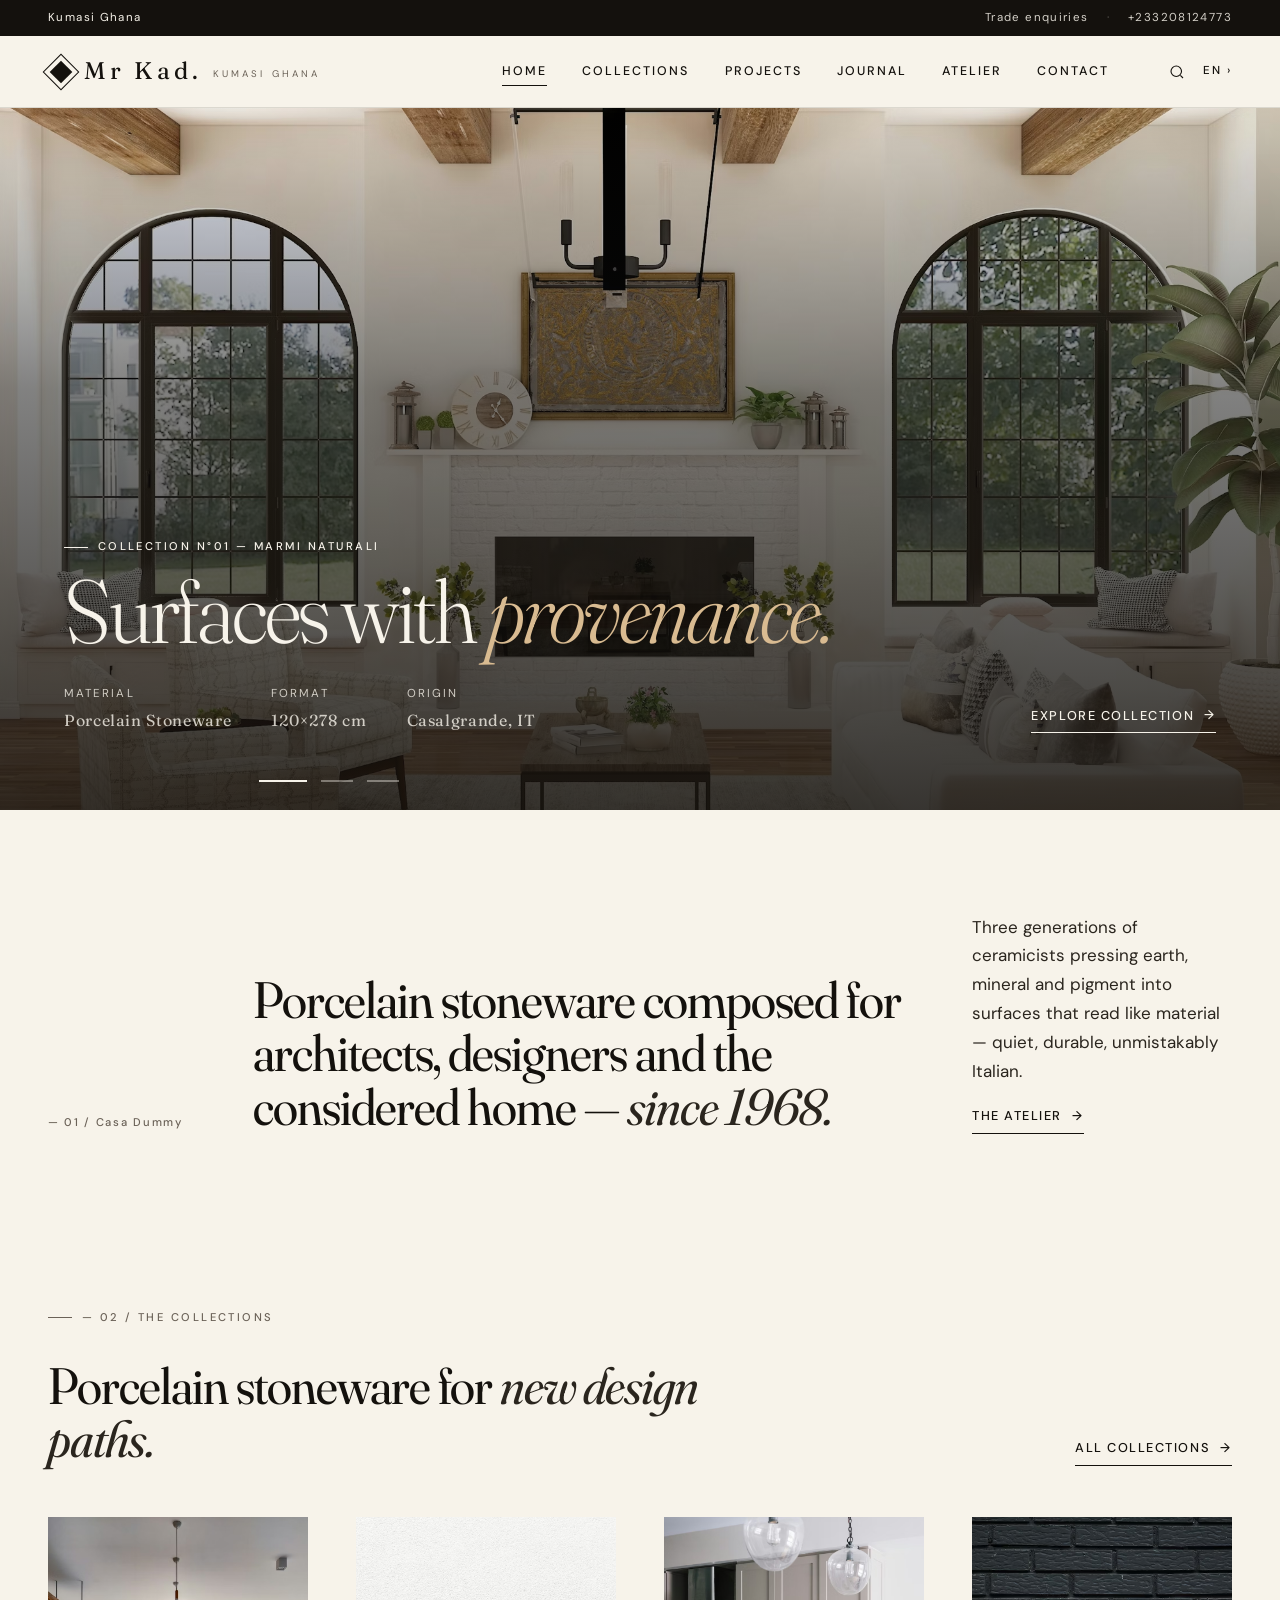
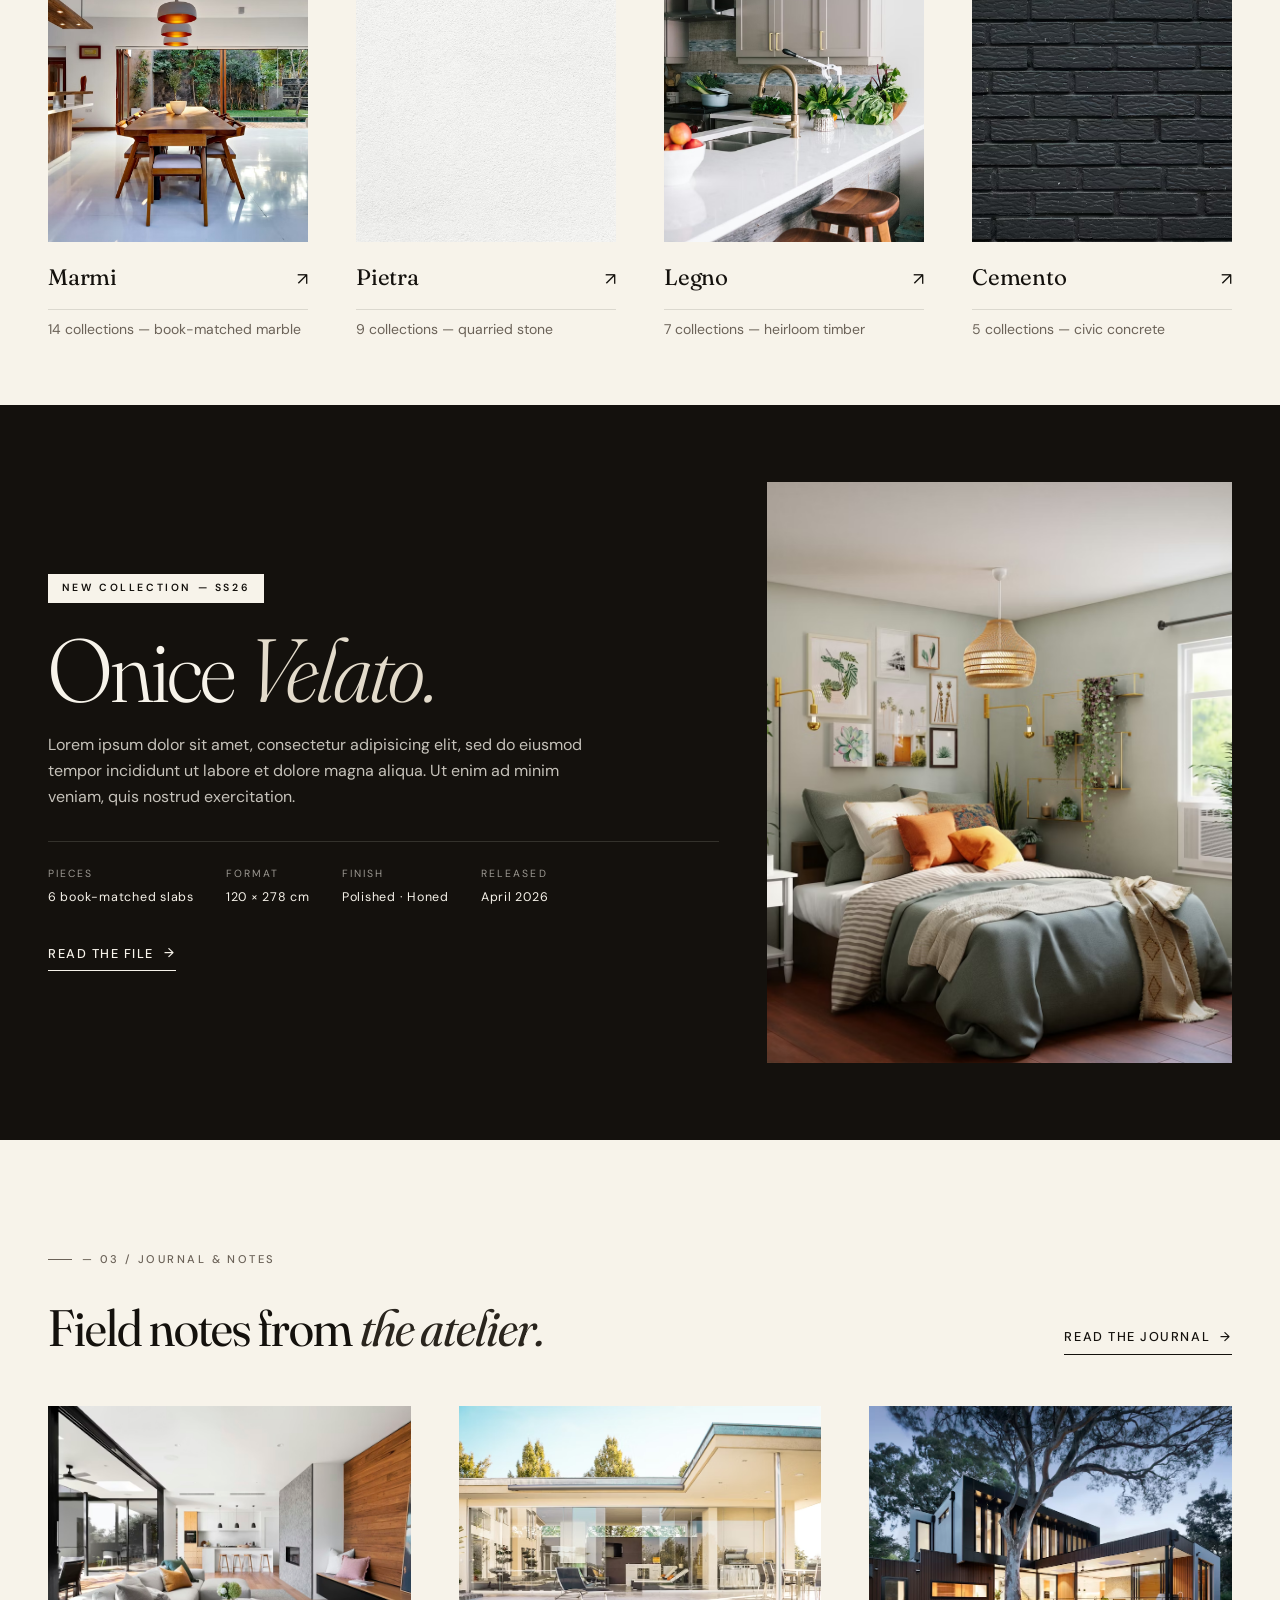
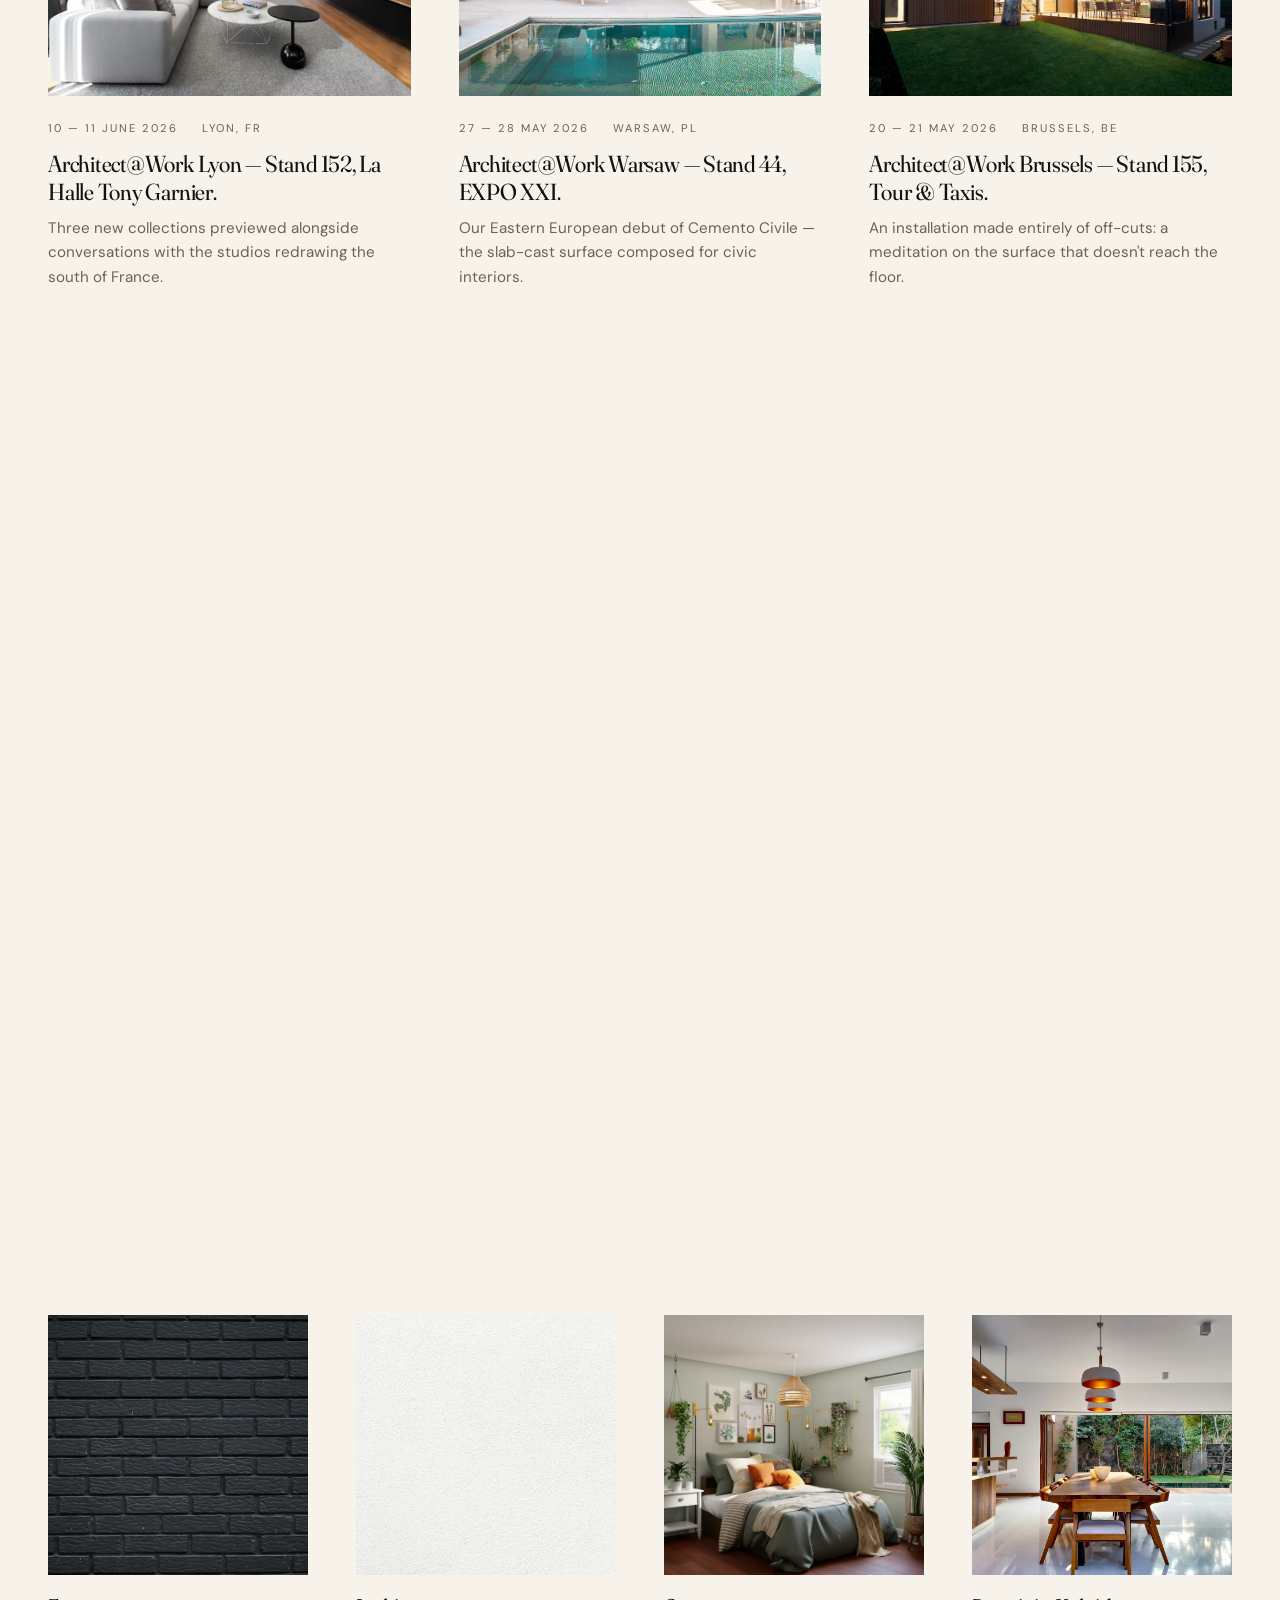
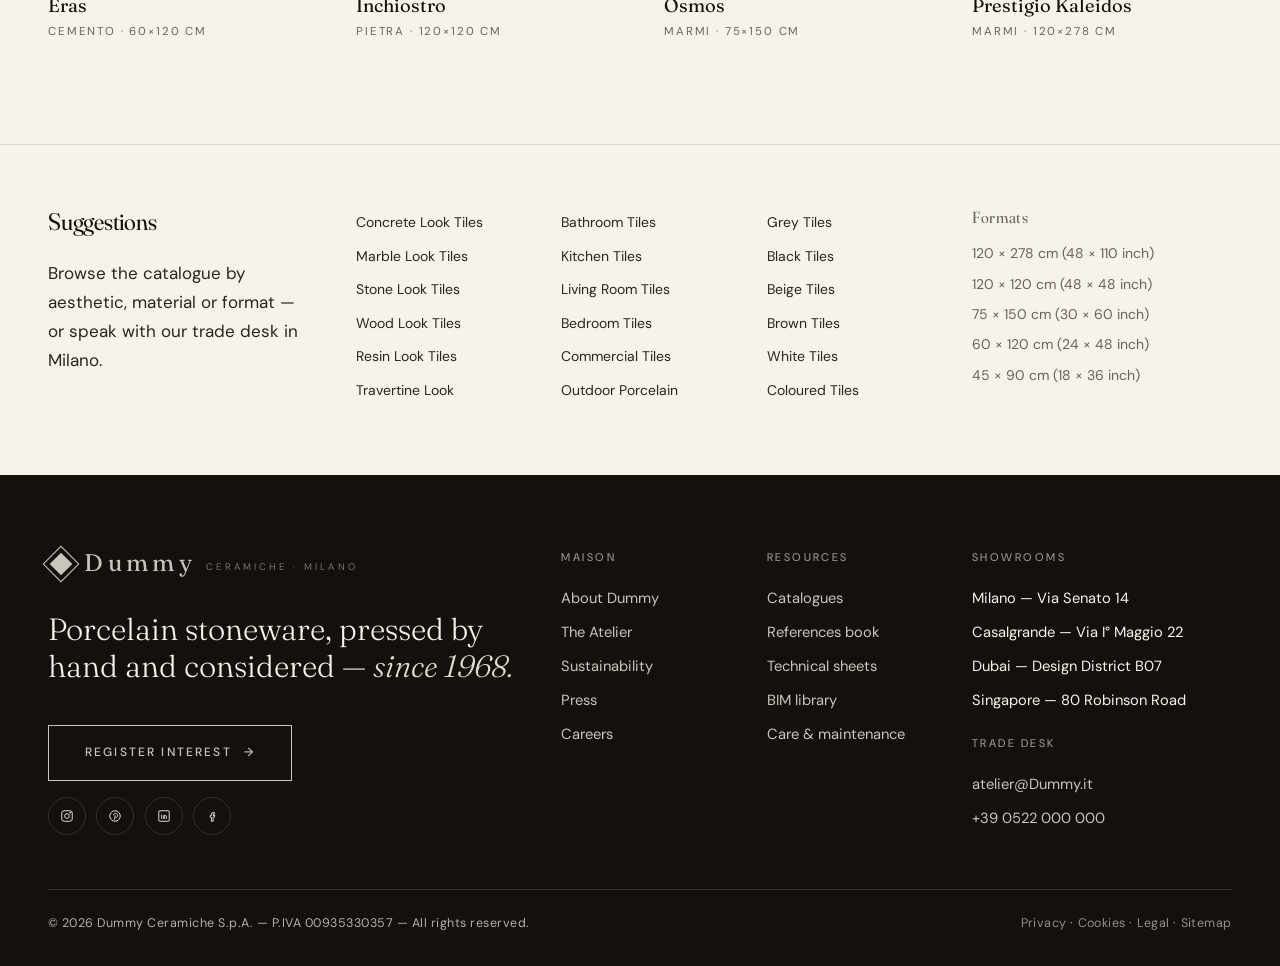
==== commit 212735e4: "naviagation updates" ====
--- a/index.html
+++ b/index.html
@@ -24,12 +24,12 @@
     <div class="container-fluid px-4 px-lg-5">
         <div class="d-flex justify-content-between align-items-center">
             <div>
-                <span>Milano · Singapore</span>
+                <span>Kumasi Ghana</span>
             </div>
             <div>
                 <a href="register.html">Trade enquiries</a>
                 <span class="sep">·</span>
-                <a href="tel:+390522000000">+39 0522 000 000</a>
+                <a href="tel:+233208124773">+233208124773</a>
             </div>
         </div>
     </div>
@@ -41,8 +41,8 @@
 
         <a class="brand-mark navbar-brand" href="index.html">
             <span class="brand-glyph"></span>
-            <span class="brand-name">Dummy</span>
-            <span class="brand-sub d-none d-sm-inline">Ceramiche · Milano</span>
+            <span class="brand-name">Mr Kad.</span>
+            <span class="brand-sub d-none d-sm-inline">Kumasi Ghana</span>
         </a>
 
         <button class="navbar-toggler" type="button" data-bs-toggle="collapse" data-bs-target="#mainNav">
